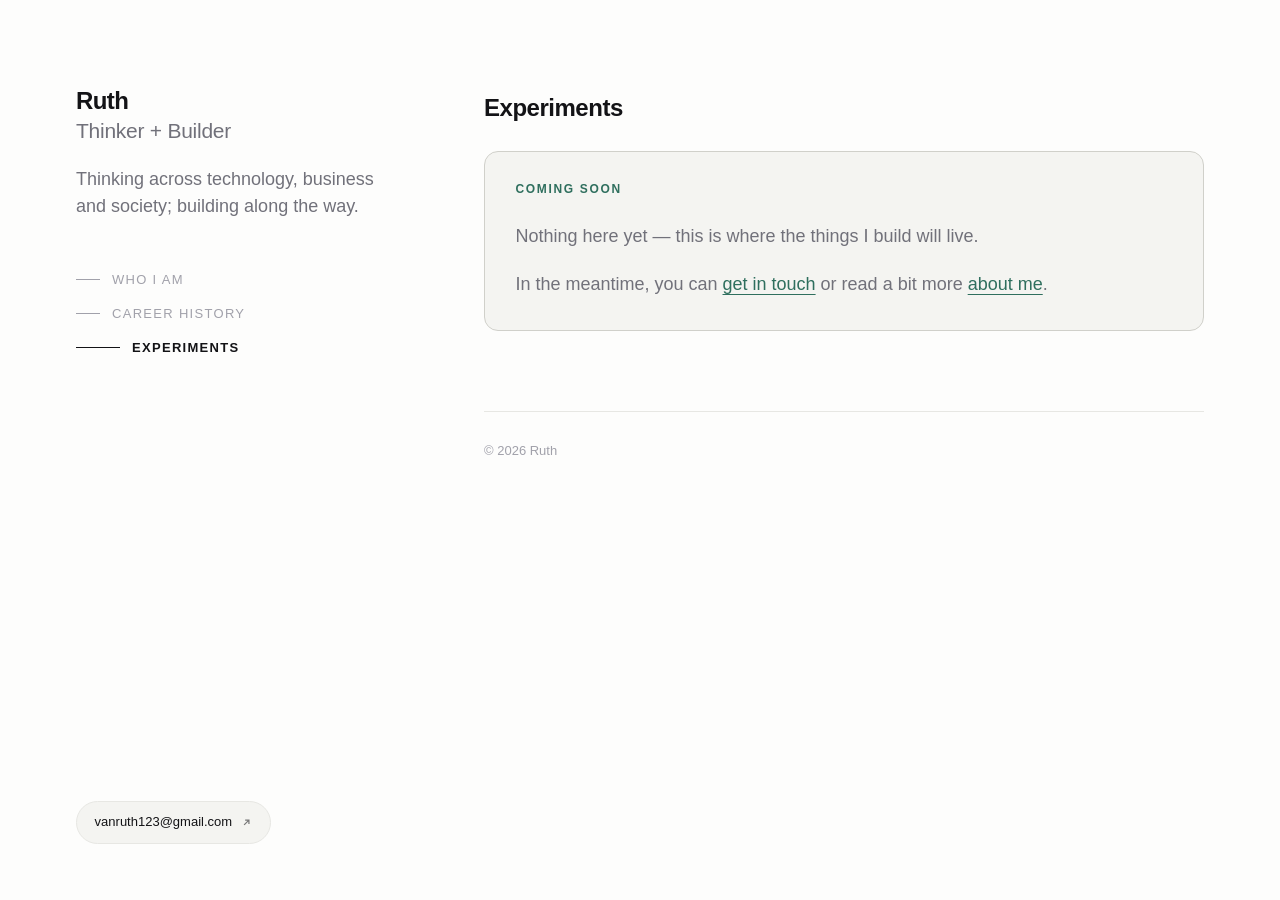
==== experiments.html @ 974fc310 "Cards with scroll focus; rework sidebar hierarchy and bio copy Name now leads the sidebar in bold wi" ====
<!DOCTYPE html>
<html lang="en">
<head>
<meta charset="utf-8">
<meta name="viewport" content="width=device-width, initial-scale=1">

<title>Experiments — Ruth</title>
<meta name="description" content="Small digital products and side projects built by Ruth.">

<!-- This page has no content yet. Letting Google index an empty page drags
     down how it judges the rest of the site, so it's held back deliberately.
     WHEN YOU ADD YOUR FIRST EXPERIMENT: delete the robots line below, and add
     this page's <url> block back into sitemap.xml (see README). -->
<meta name="robots" content="noindex, follow">

<link rel="canonical" href="https://YOURNAME.netlify.app/experiments">

<meta property="og:type" content="website">
<meta property="og:title" content="Experiments — Ruth">
<meta property="og:description" content="Small digital products and side projects built by Ruth.">
<meta property="og:url" content="https://YOURNAME.netlify.app/experiments">
<meta property="og:image" content="https://YOURNAME.netlify.app/img/og-image.jpg">
<meta property="og:image:alt" content="Ruth — Thinker + Builder">
<meta property="og:site_name" content="Ruth">
<meta name="twitter:card" content="summary_large_image">

<link rel="icon" href="/img/favicon.svg" type="image/svg+xml">
<link rel="stylesheet" href="/css/style.css">
</head>

<body>
<a class="skip-link" href="#main">Skip to content</a>

<div class="layout">

  <header class="sidebar">
    <div>
      <p>
        <a href="/" style="text-decoration:none">
          <span class="sidebar__name">Ruth</span>
        </a>
        <span class="sidebar__tagline">Thinker&nbsp;+ Builder</span>
      </p>

      <p class="sidebar__bio">
        Thinking across technology, business and society; building along the way.
      </p>

      <nav class="sidebar__nav" aria-label="Sections">
        <a href="/#who-i-am">Who I am</a>
        <a href="/#career">Career history</a>
        <a href="/experiments" class="is-active" aria-current="page">Experiments</a>
      </nav>
    </div>

    <div class="sidebar__contact">
      <a class="email-link" href="mailto:vanruth123@gmail.com">
        vanruth123@gmail.com
        <svg viewBox="0 0 16 16" fill="none" stroke="currentColor"
             stroke-width="1.75" aria-hidden="true">
          <path d="M4.5 11.5L11.5 4.5M6 4.5h5.5V10"/>
        </svg>
      </a>
    </div>
  </header>

  <main class="content" id="main">

    <h1 class="page-title">Experiments</h1>

    <section class="section is-current" aria-labelledby="soon-label">
      <h2 class="section__label" id="soon-label">Coming soon</h2>
      <div class="section__body">
        <p>
          Nothing here yet — this is where the things I build will live.
        </p>
        <p>
          In the meantime, you can
          <a class="text-link" href="mailto:vanruth123@gmail.com">get in touch</a>
          or read a bit more <a class="text-link" href="/">about me</a>.
        </p>
      </div>
    </section>

    <!-- TEMPLATE — copy this <li> for each experiment, drop it into a
         <ul class="experiment-list">, then delete the "Coming soon" section
         above and the noindex line in <head>.

    <section class="section" aria-labelledby="all-label">
      <h2 class="section__label" id="all-label">All experiments</h2>
      <ul class="experiment-list">
        <li>
          <h3 class="experiment__title"><a href="https://example.com">Name</a></h3>
          <p class="experiment__meta">Role · Year</p>
          <div class="section__body">
            <p>What it is, in a sentence anyone could follow.</p>
            <p>The interesting part — what was hard, or what you learned.</p>
          </div>
          <ul class="tags">
            <li>Tech one</li>
            <li>Tech two</li>
          </ul>
        </li>
      </ul>
    </section>

    -->

    <footer class="content__footer">
      <p>© 2026 Ruth</p>
    </footer>

  </main>
</div>

</body>
</html>
---- css/style.css ----
/* ==========================================================================
   Design tokens
   Defined once in light mode, then overridden as a set for dark. Nothing
   below this block hard-codes a colour.
   ========================================================================== */

:root {
  --bg:           #fdfdfc;
  --bg-elevated:  #f4f4f1;
  --text:         #131316;
  --text-muted:   #71717a;
  --text-faint:   #a1a1aa;
  --accent:       #2f6f5e;
  --accent-hover: #1f5245;
  --border:       #e7e7e3;
  --border-hover: #d0d0ca;

  --font-sans: -apple-system, BlinkMacSystemFont, "Segoe UI", Roboto,
               "Helvetica Neue", Arial, sans-serif;

  --step--2: 0.75rem;
  --step--1: 0.8125rem;
  --step-0:  1rem;
  --step-1:  1.125rem;
  --step-2:  1.5rem;
  --step-3:  2.5rem;

  --sidebar: 20rem;
  --gutter:  1.75rem;
}

@media (prefers-color-scheme: dark) {
  :root {
    --bg:           #0e0e10;
    --bg-elevated:  #18181b;
    --text:         #f2f2f0;
    --text-muted:   #9b9ba3;
    --text-faint:   #6a6a73;
    --accent:       #6fc9a8;
    --accent-hover: #96dcc2;
    --border:       #26262a;
    --border-hover: #3a3a40;
  }
}

/* ==========================================================================
   Reset & base
   ========================================================================== */

*, *::before, *::after { box-sizing: border-box; }
body, h1, h2, h3, p, ul, ol, figure { margin: 0; }

html {
  -webkit-text-size-adjust: 100%;
  scroll-behavior: smooth;
}

@media (prefers-reduced-motion: reduce) {
  html { scroll-behavior: auto; }
  *, *::before, *::after {
    transition-duration: 0.01ms !important;
    animation-duration: 0.01ms !important;
  }
}

body {
  background: var(--bg);
  color: var(--text);
  font-family: var(--font-sans);
  font-size: var(--step-0);
  line-height: 1.7;
  -webkit-font-smoothing: antialiased;
  text-rendering: optimizeLegibility;
}

img { max-width: 100%; display: block; height: auto; }

a { color: inherit; }

a:focus-visible {
  outline: 2px solid var(--accent);
  outline-offset: 3px;
  border-radius: 3px;
}

p { text-wrap: pretty; }
p + p { margin-top: 1.1rem; }

.skip-link {
  position: absolute;
  left: -9999px;
  top: 0;
  z-index: 20;
  background: var(--accent);
  color: var(--bg);
  padding: 0.7rem 1.1rem;
  text-decoration: none;
}

.skip-link:focus { left: 0; }

/* ==========================================================================
   Two-column shell
   Sidebar is a full-height sticky panel on desktop and a normal stacked block
   on mobile, where sticky would eat most of a small screen.
   ========================================================================== */

.layout {
  max-width: 74rem;
  margin-inline: auto;
  padding-inline: var(--gutter);
}

@media (min-width: 62rem) {
  .layout {
    display: grid;
    grid-template-columns: var(--sidebar) 1fr;
    gap: 5.5rem;
    align-items: start;
  }
}

/* ==========================================================================
   Sidebar
   ========================================================================== */

.sidebar {
  padding-block: 3.5rem 2rem;
}

@media (min-width: 62rem) {
  .sidebar {
    position: sticky;
    top: 0;
    height: 100vh;
    display: flex;
    flex-direction: column;
    justify-content: space-between;
    padding-block: 5.5rem 3.5rem;
  }
}

/* The name leads; the tagline sits just under it at a close size, in grey, so
   the two read as one block with a clear order of importance. */
.sidebar__name {
  display: block;
  font-size: var(--step-2);
  font-weight: 720;
  letter-spacing: -0.025em;
  line-height: 1.1;
  color: var(--text);
}

.sidebar__tagline {
  display: block;
  margin-top: 0.25rem;
  font-size: 1.3125rem;
  font-weight: 400;
  letter-spacing: -0.012em;
  line-height: 1.2;
  color: var(--text-muted);
}

.sidebar__bio {
  margin-top: 1.4rem;
  color: var(--text-muted);
  font-size: var(--step-1);
  line-height: 1.5;
  max-width: 26rem;
}

/* --- in-page nav --- */

.sidebar__nav {
  margin-top: 2.75rem;
  display: flex;
  flex-direction: column;
  gap: 0.15rem;
}

.sidebar__nav a {
  display: inline-flex;
  align-items: center;
  gap: 0.75rem;
  padding-block: 0.3rem;
  font-size: var(--step--1);
  letter-spacing: 0.1em;
  text-transform: uppercase;
  text-decoration: none;
  color: var(--text-faint);
  transition: color 0.18s ease;
  width: fit-content;
}

/* The rule grows on hover and on the active section — a small, cheap way to
   show where you are without a heavier indicator. */
.sidebar__nav a::before {
  content: "";
  width: 1.5rem;
  height: 1px;
  background: currentColor;
  transition: width 0.22s ease, background-color 0.18s ease;
}

.sidebar__nav a:hover { color: var(--text); }
.sidebar__nav a:hover::before { width: 2.75rem; }

.sidebar__nav a.is-active {
  color: var(--text);
  font-weight: 550;
}

.sidebar__nav a.is-active::before { width: 2.75rem; }

/* --- email --- */

.sidebar__contact { margin-top: 2.75rem; }

@media (min-width: 62rem) {
  .sidebar__contact { margin-top: 0; }
}

.email-link {
  display: inline-flex;
  align-items: center;
  gap: 0.55rem;
  padding: 0.6rem 1.1rem;
  border: 1px solid var(--border);
  border-radius: 999px;
  background: var(--bg-elevated);
  color: var(--text);
  font-size: var(--step--1);
  text-decoration: none;
  transition: border-color 0.18s ease, color 0.18s ease;
}

.email-link:hover {
  border-color: var(--accent);
  color: var(--accent);
}

.email-link svg {
  width: 0.85em;
  height: 0.85em;
  opacity: 0.55;
  transition: transform 0.2s ease;
}

.email-link:hover svg { transform: translate(2px, -2px); }

/* ==========================================================================
   Content column
   ========================================================================== */

.content { padding-block: 1rem 4rem; }

@media (min-width: 62rem) {
  .content { padding-block: 5.5rem 8rem; }
}

/* Each section is a card. The one you're reading lifts slightly — a filled
   background and a firmer border — so the page has a sense of focus as you
   scroll. The `is-current` class is set by the scroll script; without JS every
   card simply renders in its resting state, which is still perfectly legible. */
.section {
  padding: 1.5rem 1.6rem 1.7rem;
  border: 1px solid var(--border);
  border-radius: 14px;
  background: transparent;
  scroll-margin-top: 1.5rem;
  transition: background-color 0.3s ease, border-color 0.3s ease;
}

.section + .section { margin-top: 1.1rem; }

.section.is-current {
  background: var(--bg-elevated);
  border-color: var(--border-hover);
}

/* Cards you aren't reading go soft, so the page pulls you down through it.
   Scoped to `.js` — set by a script in the <head> — so that without
   JavaScript nothing is ever blurred and the page stays fully readable. */
.js .section {
  filter: blur(3px);
  opacity: 0.45;
  transition: filter 0.35s ease, opacity 0.35s ease,
              background-color 0.3s ease, border-color 0.3s ease;
}

.js .section.is-current {
  filter: none;
  opacity: 1;
}

/* Blur hides content, so anyone who has asked for reduced motion — often for
   exactly this kind of effect — gets the plain version. */
@media (prefers-reduced-motion: reduce) {
  .js .section { filter: none; opacity: 1; }
}

.section__label {
  font-size: var(--step--2);
  font-weight: 550;
  letter-spacing: 0.14em;
  text-transform: uppercase;
  color: var(--text-faint);
  margin-bottom: 1.3rem;
  transition: color 0.3s ease;
}

.section.is-current .section__label { color: var(--accent); }

.page-title {
  font-size: var(--step-2);
  font-weight: 700;
  letter-spacing: -0.02em;
  margin-bottom: 1.4rem;
}

@media (min-width: 62rem) {
  .section { padding: 1.7rem 1.9rem 1.9rem; }
}

.section__body {
  font-size: var(--step-1);
  color: var(--text-muted);
  max-width: 38rem;
}

.section__body strong { color: var(--text); font-weight: 600; }

/* ==========================================================================
   Career rows — dot leaders
   Organisation left, year right, joined by a dotted rule that fills whatever
   space is left. The role sits underneath so long titles never disturb the
   leader alignment.
   ========================================================================== */

.cv { list-style: none; padding: 0; }

.cv > li {
  padding-block: 1.15rem;
  border-bottom: 1px solid var(--border);
  transition: border-color 0.18s ease;
}

.cv > li:first-child { padding-top: 0; }
.cv > li:hover { border-color: var(--border-hover); }

/* No trailing rule against the bottom edge of the card. */
.cv > li:last-child {
  border-bottom: none;
  padding-bottom: 0;
}

.cv__line {
  display: flex;
  align-items: baseline;
  gap: 0.7rem;
}

.cv__org {
  font-weight: 600;
  font-size: var(--step-1);
  flex-shrink: 0;
  letter-spacing: -0.01em;
}

.cv__dots {
  flex: 1 1 auto;
  min-width: 1.5rem;
  border-bottom: 1px dotted var(--border-hover);
  transform: translateY(-0.32em);
}

.cv__year {
  flex-shrink: 0;
  color: var(--text-faint);
  font-size: var(--step--1);
  font-variant-numeric: tabular-nums;
}

.cv__role {
  color: var(--text-muted);
  font-size: var(--step--1);
  margin-top: 0.2rem;
}

/* ==========================================================================
   Experiments
   ========================================================================== */

.experiment-list { list-style: none; padding: 0; }

.experiment-list > li {
  padding-block: 1.4rem;
  border-bottom: 1px solid var(--border);
}

.experiment-list > li:first-child { padding-top: 0; }

.experiment-list > li:last-child {
  border-bottom: none;
  padding-bottom: 0;
}

.experiment__title {
  font-size: var(--step-1);
  font-weight: 600;
  letter-spacing: -0.01em;
  margin-bottom: 0.2rem;
}

.experiment__title a { text-decoration: none; }
.experiment__title a:hover { color: var(--accent); }

.experiment__meta {
  font-size: var(--step--1);
  color: var(--text-faint);
  margin-bottom: 0.5rem;
}

.tags {
  display: flex;
  flex-wrap: wrap;
  gap: 0.4rem;
  padding: 0;
  margin-top: 0.8rem;
  list-style: none;
}

.tags li {
  font-size: var(--step--2);
  color: var(--text-muted);
  background: var(--bg-elevated);
  border: 1px solid var(--border);
  border-radius: 4px;
  padding: 0.15rem 0.55rem;
}

/* Inline text link, used inside prose. */
.text-link {
  color: var(--accent);
  text-decoration: underline;
  text-decoration-thickness: 1px;
  text-underline-offset: 0.2em;
}

.text-link:hover { color: var(--accent-hover); }

/* ==========================================================================
   Footer
   ========================================================================== */

.content__footer {
  margin-top: 5rem;
  padding-top: 1.75rem;
  border-top: 1px solid var(--border);
  font-size: var(--step--1);
  color: var(--text-faint);
}
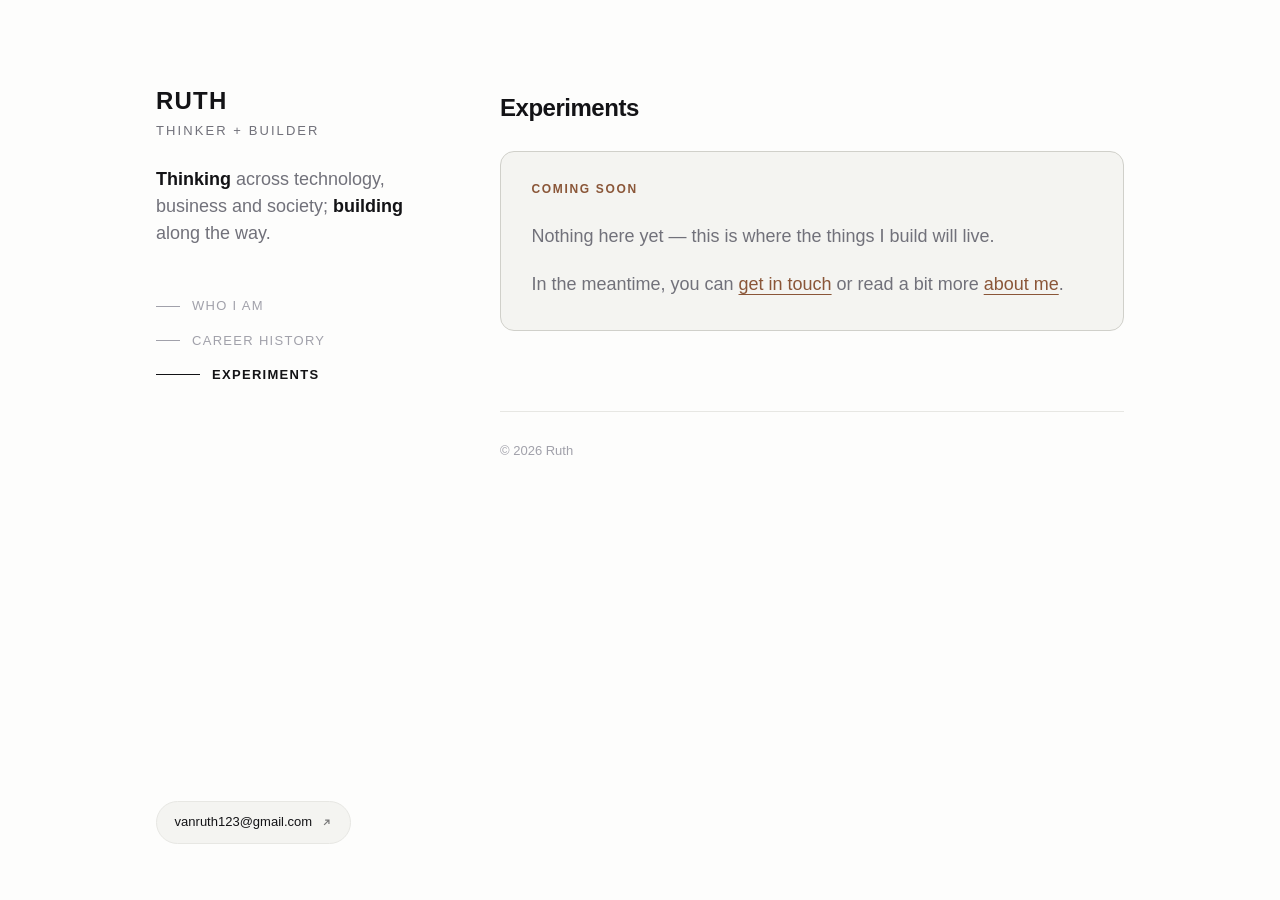
==== commit 2b9a39ca: "Brown accent, wordmark sidebar, and a clickable scroll arrow RUTH is set uppercase and tracked so it" ====
--- a/experiments.html
+++ b/experiments.html
@@ -43,7 +43,8 @@
       </p>
 
       <p class="sidebar__bio">
-        Thinking across technology, business and society; building along the way.
+        <span class="bio-key">Thinking</span> across technology, business and
+        society; <span class="bio-key">building</span> along the way.
       </p>
 
       <nav class="sidebar__nav" aria-label="Sections">
--- a/css/style.css
+++ b/css/style.css
@@ -10,8 +10,8 @@
   --text:         #131316;
   --text-muted:   #71717a;
   --text-faint:   #a1a1aa;
-  --accent:       #2f6f5e;
-  --accent-hover: #1f5245;
+  --accent:       #8a5638;
+  --accent-hover: #6d4229;
   --border:       #e7e7e3;
   --border-hover: #d0d0ca;
 
@@ -25,7 +25,7 @@
   --step-2:  1.5rem;
   --step-3:  2.5rem;
 
-  --sidebar: 20rem;
+  --sidebar: 17rem;
   --gutter:  1.75rem;
 }
 
@@ -36,8 +36,8 @@
     --text:         #f2f2f0;
     --text-muted:   #9b9ba3;
     --text-faint:   #6a6a73;
-    --accent:       #6fc9a8;
-    --accent-hover: #96dcc2;
+    --accent:       #cf9f7c;
+    --accent-hover: #e2b795;
     --border:       #26262a;
     --border-hover: #3a3a40;
   }
@@ -105,8 +105,10 @@
    on mobile, where sticky would eat most of a small screen.
    ========================================================================== */
 
+/* Narrower overall so the whole block sits centred on a wide screen rather
+   than hugging the left edge. */
 .layout {
-  max-width: 74rem;
+  max-width: 64rem;
   margin-inline: auto;
   padding-inline: var(--gutter);
 }
@@ -115,7 +117,7 @@
   .layout {
     display: grid;
     grid-template-columns: var(--sidebar) 1fr;
-    gap: 5.5rem;
+    gap: 4.5rem;
     align-items: start;
   }
 }
@@ -140,33 +142,43 @@
   }
 }
 
-/* The name leads; the tagline sits just under it at a close size, in grey, so
-   the two read as one block with a clear order of importance. */
+/* The name is set large, uppercase and tracked so it reads as a wordmark
+   rather than as the first line of the bio. */
 .sidebar__name {
   display: block;
   font-size: var(--step-2);
-  font-weight: 720;
-  letter-spacing: -0.025em;
+  font-weight: 750;
+  text-transform: uppercase;
+  letter-spacing: 0.05em;
   line-height: 1.1;
   color: var(--text);
 }
 
+/* Small, widely tracked and quiet — the shape a tagline takes. */
 .sidebar__tagline {
   display: block;
-  margin-top: 0.25rem;
-  font-size: 1.3125rem;
-  font-weight: 400;
-  letter-spacing: -0.012em;
-  line-height: 1.2;
+  margin-top: 0.55rem;
+  font-size: var(--step--1);
+  font-weight: 500;
+  text-transform: uppercase;
+  letter-spacing: 0.16em;
+  line-height: 1.3;
   color: var(--text-muted);
 }
 
 .sidebar__bio {
-  margin-top: 1.4rem;
+  margin-top: 1.6rem;
   color: var(--text-muted);
   font-size: var(--step-1);
   line-height: 1.5;
   max-width: 26rem;
+}
+
+/* "Thinking" and "building" — the two verbs the whole site is about — sit
+   darker and heavier than the words around them. */
+.bio-key {
+  color: var(--text);
+  font-weight: 600;
 }
 
 /* --- in-page nav --- */
@@ -318,6 +330,47 @@
   margin-bottom: 1.4rem;
 }
 
+/* ==========================================================================
+   Scroll-through arrow
+   Sticks to the bottom of the viewport while the cards are in view. It is a
+   real anchor, so without JavaScript it still jumps to the next section; the
+   script just keeps its target in step with where you are.
+   ========================================================================== */
+
+.scroll-next {
+  position: sticky;
+  bottom: 1.5rem;
+  z-index: 5;
+  display: flex;
+  align-items: center;
+  justify-content: center;
+  width: 2.75rem;
+  height: 2.75rem;
+  margin: 1.5rem auto 0;
+  border: 1px solid var(--border);
+  border-radius: 50%;
+  background: var(--bg-elevated);
+  color: var(--text-muted);
+  text-decoration: none;
+  transition: color 0.2s ease, border-color 0.2s ease, transform 0.2s ease;
+}
+
+.scroll-next:hover {
+  color: var(--accent);
+  border-color: var(--accent);
+  transform: translateY(2px);
+}
+
+.scroll-next svg {
+  width: 1.05rem;
+  height: 1.05rem;
+  transition: transform 0.35s ease;
+}
+
+/* On the last card the arrow flips and sends you back to the top. */
+.scroll-next.is-up svg { transform: rotate(180deg); }
+.scroll-next.is-up:hover { transform: translateY(-2px); }
+
 @media (min-width: 62rem) {
   .section { padding: 1.7rem 1.9rem 1.9rem; }
 }
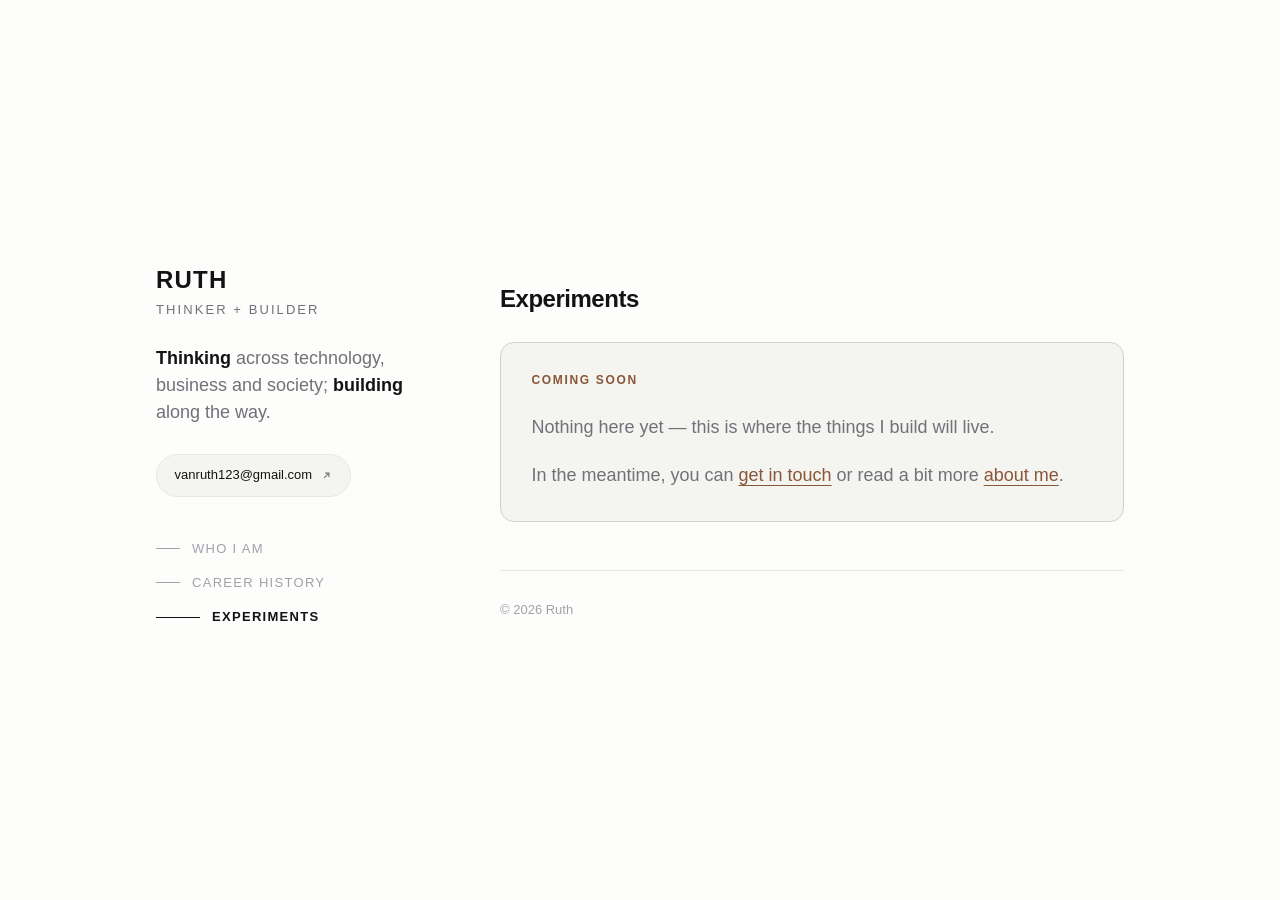
==== commit f3bc3fda: "Centre the columns vertically, anchor the arrow, move email above nav Sidebar and content columns ce" ====
--- a/experiments.html
+++ b/experiments.html
@@ -47,21 +47,21 @@
         society; <span class="bio-key">building</span> along the way.
       </p>
 
+      <div class="sidebar__contact">
+        <a class="email-link" href="mailto:vanruth123@gmail.com">
+          vanruth123@gmail.com
+          <svg viewBox="0 0 16 16" fill="none" stroke="currentColor"
+               stroke-width="1.75" aria-hidden="true">
+            <path d="M4.5 11.5L11.5 4.5M6 4.5h5.5V10"/>
+          </svg>
+        </a>
+      </div>
+
       <nav class="sidebar__nav" aria-label="Sections">
         <a href="/#who-i-am">Who I am</a>
         <a href="/#career">Career history</a>
         <a href="/experiments" class="is-active" aria-current="page">Experiments</a>
       </nav>
-    </div>
-
-    <div class="sidebar__contact">
-      <a class="email-link" href="mailto:vanruth123@gmail.com">
-        vanruth123@gmail.com
-        <svg viewBox="0 0 16 16" fill="none" stroke="currentColor"
-             stroke-width="1.75" aria-hidden="true">
-          <path d="M4.5 11.5L11.5 4.5M6 4.5h5.5V10"/>
-        </svg>
-      </a>
     </div>
   </header>
 
--- a/css/style.css
+++ b/css/style.css
@@ -130,6 +130,10 @@
   padding-block: 3.5rem 2rem;
 }
 
+/* The sidebar block sits vertically centred in the viewport. `safe center`
+   falls back to top-aligned if the block ever grows taller than the screen,
+   which plain `center` would push off the top edge with no way to scroll to
+   it. Browsers without `safe` drop the declaration and top-align too. */
 @media (min-width: 62rem) {
   .sidebar {
     position: sticky;
@@ -137,8 +141,8 @@
     height: 100vh;
     display: flex;
     flex-direction: column;
-    justify-content: space-between;
-    padding-block: 5.5rem 3.5rem;
+    justify-content: safe center;
+    padding-block: 3rem;
   }
 }
 
@@ -184,7 +188,7 @@
 /* --- in-page nav --- */
 
 .sidebar__nav {
-  margin-top: 2.75rem;
+  margin-top: 2.25rem;
   display: flex;
   flex-direction: column;
   gap: 0.15rem;
@@ -226,11 +230,7 @@
 
 /* --- email --- */
 
-.sidebar__contact { margin-top: 2.75rem; }
-
-@media (min-width: 62rem) {
-  .sidebar__contact { margin-top: 0; }
-}
+.sidebar__contact { margin-top: 1.75rem; }
 
 .email-link {
   display: inline-flex;
@@ -267,7 +267,13 @@
 .content { padding-block: 1rem 4rem; }
 
 @media (min-width: 62rem) {
-  .content { padding-block: 5.5rem 8rem; }
+  .content {
+    min-height: 100vh;
+    display: flex;
+    flex-direction: column;
+    justify-content: safe center;
+    padding-block: 3rem;
+  }
 }
 
 /* Each section is a card. The one you're reading lifts slightly — a filled
@@ -285,6 +291,10 @@
 
 .section + .section { margin-top: 1.1rem; }
 
+/* The content column is a centred flex column, so cards must keep their
+   natural height rather than shrinking to fit. */
+.section, .content__footer { flex: none; }
+
 .section.is-current {
   background: var(--bg-elevated);
   border-color: var(--border-hover);
@@ -338,15 +348,13 @@
    ========================================================================== */
 
 .scroll-next {
-  position: sticky;
-  bottom: 1.5rem;
-  z-index: 5;
   display: flex;
   align-items: center;
   justify-content: center;
+  flex: none;
   width: 2.75rem;
   height: 2.75rem;
-  margin: 1.5rem auto 0;
+  margin: 2rem auto 0;
   border: 1px solid var(--border);
   border-radius: 50%;
   background: var(--bg-elevated);
@@ -507,7 +515,7 @@
    ========================================================================== */
 
 .content__footer {
-  margin-top: 5rem;
+  margin-top: 3rem;
   padding-top: 1.75rem;
   border-top: 1px solid var(--border);
   font-size: var(--step--1);
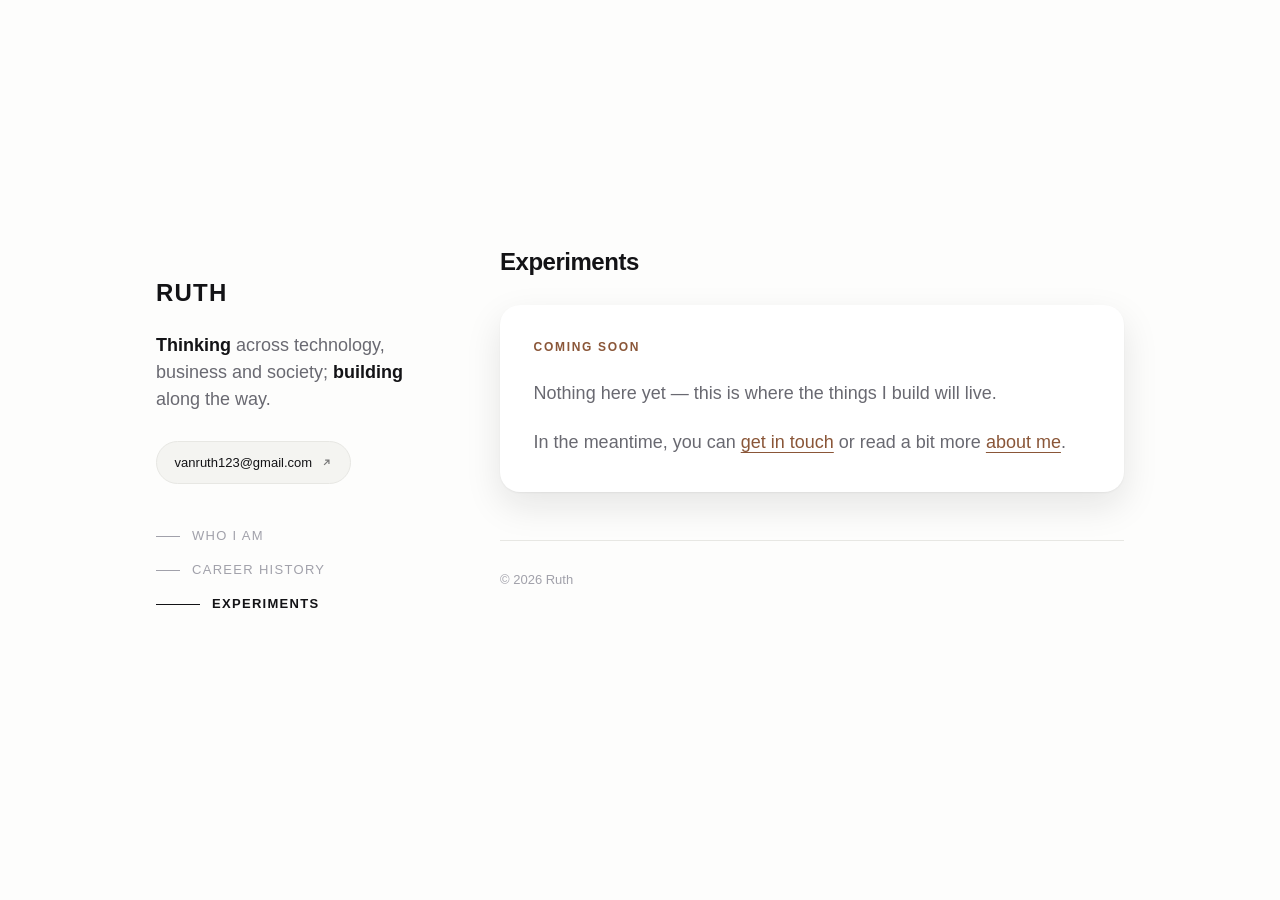
==== commit 0cd6510f: "Paired arrows, centred cards, stronger card contrast; drop the tagline An up arrow sits above the ca" ====
--- a/experiments.html
+++ b/experiments.html
@@ -20,7 +20,7 @@
 <meta property="og:description" content="Small digital products and side projects built by Ruth.">
 <meta property="og:url" content="https://YOURNAME.netlify.app/experiments">
 <meta property="og:image" content="https://YOURNAME.netlify.app/img/og-image.jpg">
-<meta property="og:image:alt" content="Ruth — Thinker + Builder">
+<meta property="og:image:alt" content="Ruth">
 <meta property="og:site_name" content="Ruth">
 <meta name="twitter:card" content="summary_large_image">
 
@@ -39,7 +39,6 @@
         <a href="/" style="text-decoration:none">
           <span class="sidebar__name">Ruth</span>
         </a>
-        <span class="sidebar__tagline">Thinker&nbsp;+ Builder</span>
       </p>
 
       <p class="sidebar__bio">
--- a/css/style.css
+++ b/css/style.css
@@ -8,12 +8,21 @@
   --bg:           #fdfdfc;
   --bg-elevated:  #f4f4f1;
   --text:         #131316;
-  --text-muted:   #71717a;
+  /* Dark enough to clear AA against the resting cards, which render sharp
+     whenever the blur is off (no JS, reduced motion, or an unscrollable page). */
+  --text-muted:   #696971;
   --text-faint:   #a1a1aa;
   --accent:       #8a5638;
   --accent-hover: #6d4229;
   --border:       #e7e7e3;
   --border-hover: #d0d0ca;
+
+  /* Cards are defined by a soft fill rather than an outline. The card you're
+     reading lifts on a shadow instead of a heavier border. */
+  --card:         #efefea;
+  --card-current: #ffffff;
+  --card-shadow:  0 1px 2px rgba(18, 18, 20, 0.05),
+                  0 14px 36px rgba(18, 18, 20, 0.10);
 
   --font-sans: -apple-system, BlinkMacSystemFont, "Segoe UI", Roboto,
                "Helvetica Neue", Arial, sans-serif;
@@ -40,6 +49,12 @@
     --accent-hover: #e2b795;
     --border:       #26262a;
     --border-hover: #3a3a40;
+
+    /* Shadows don't read on a dark ground, so the current card lifts by
+       getting lighter instead. */
+    --card:         #141417;
+    --card-current: #26262d;
+    --card-shadow:  0 0 0 1px rgba(255, 255, 255, 0.06);
   }
 }
 
@@ -158,18 +173,6 @@
   color: var(--text);
 }
 
-/* Small, widely tracked and quiet — the shape a tagline takes. */
-.sidebar__tagline {
-  display: block;
-  margin-top: 0.55rem;
-  font-size: var(--step--1);
-  font-weight: 500;
-  text-transform: uppercase;
-  letter-spacing: 0.16em;
-  line-height: 1.3;
-  color: var(--text-muted);
-}
-
 .sidebar__bio {
   margin-top: 1.6rem;
   color: var(--text-muted);
@@ -266,14 +269,27 @@
 
 .content { padding-block: 1rem 4rem; }
 
+/* The first card sits centred in the viewport at rest. The top padding is half
+   a viewport minus half the card, so the card's own middle lands on the screen's
+   middle. `--first-card-half` is measured by the script and kept in step on
+   resize; the fallback covers the moment before it runs and the no-JS case, and
+   `max()` stops the padding collapsing on short screens. */
+/* Every card comes to rest in the middle of the screen, level with the sidebar
+   block on the left. The padding above and below the stack is what makes that
+   possible for the first and last cards, which otherwise couldn't reach the
+   centre. Both offsets are measured by the script — they account for whatever
+   sits between the edge of the column and the card, such as the arrows — with
+   fallbacks for the moment before it runs and for the no-JS case. */
 @media (min-width: 62rem) {
   .content {
-    min-height: 100vh;
-    display: flex;
-    flex-direction: column;
-    justify-content: safe center;
-    padding-block: 3rem;
+    padding-block: max(3rem, calc(50vh - var(--first-card-offset, 13rem)))
+                   max(6rem, calc(50vh - var(--last-card-offset, 13rem)));
   }
+
+  /* Snap is `proximity`, not `mandatory`: cards settle into the centre when a
+     scroll ends near one, without seizing control of the scroll itself. */
+  html { scroll-snap-type: y proximity; }
+  .section { scroll-snap-align: center; }
 }
 
 /* Each section is a card. The one you're reading lifts slightly — a filled
@@ -281,23 +297,20 @@
    scroll. The `is-current` class is set by the scroll script; without JS every
    card simply renders in its resting state, which is still perfectly legible. */
 .section {
-  padding: 1.5rem 1.6rem 1.7rem;
-  border: 1px solid var(--border);
-  border-radius: 14px;
-  background: transparent;
+  padding: 1.75rem 1.8rem 1.9rem;
+  border: none;
+  border-radius: 20px;
+  background: var(--card);
   scroll-margin-top: 1.5rem;
-  transition: background-color 0.3s ease, border-color 0.3s ease;
-}
-
-.section + .section { margin-top: 1.1rem; }
-
-/* The content column is a centred flex column, so cards must keep their
-   natural height rather than shrinking to fit. */
-.section, .content__footer { flex: none; }
+  transition: background-color 0.3s ease, box-shadow 0.3s ease;
+}
+
+.section + .section { margin-top: 1.25rem; }
+
 
 .section.is-current {
-  background: var(--bg-elevated);
-  border-color: var(--border-hover);
+  background: var(--card-current);
+  box-shadow: var(--card-shadow);
 }
 
 /* Cards you aren't reading go soft, so the page pulls you down through it.
@@ -347,40 +360,45 @@
    script just keeps its target in step with where you are.
    ========================================================================== */
 
-.scroll-next {
+.scroll-step {
   display: flex;
   align-items: center;
   justify-content: center;
-  flex: none;
   width: 2.75rem;
   height: 2.75rem;
-  margin: 2rem auto 0;
-  border: 1px solid var(--border);
+  border: none;
   border-radius: 50%;
-  background: var(--bg-elevated);
+  background: var(--card);
   color: var(--text-muted);
   text-decoration: none;
-  transition: color 0.2s ease, border-color 0.2s ease, transform 0.2s ease;
-}
-
-.scroll-next:hover {
+  transition: color 0.2s ease, background-color 0.2s ease, transform 0.2s ease;
+}
+
+.scroll-prev { margin: 0 auto 1.25rem; }
+.scroll-next { margin: 1.25rem auto 0; }
+
+.scroll-step:hover {
   color: var(--accent);
-  border-color: var(--accent);
-  transform: translateY(2px);
-}
-
-.scroll-next svg {
+  background: var(--card-current);
+}
+
+.scroll-prev:hover { transform: translateY(-2px); }
+.scroll-next:hover { transform: translateY(2px); }
+
+.scroll-step svg {
   width: 1.05rem;
   height: 1.05rem;
-  transition: transform 0.35s ease;
-}
-
-/* On the last card the arrow flips and sends you back to the top. */
-.scroll-next.is-up svg { transform: rotate(180deg); }
-.scroll-next.is-up:hover { transform: translateY(-2px); }
+}
+
+/* Kept in the layout rather than removed, so the cards don't jump when an
+   arrow runs out of somewhere to go. */
+.scroll-step.is-hidden {
+  visibility: hidden;
+  pointer-events: none;
+}
 
 @media (min-width: 62rem) {
-  .section { padding: 1.7rem 1.9rem 1.9rem; }
+  .section { padding: 2rem 2.1rem 2.15rem; }
 }
 
 .section__body {
@@ -491,13 +509,15 @@
   list-style: none;
 }
 
+/* Sits on a filled card, so the page background is what reads as a chip here —
+   var(--bg-elevated) would be the same colour as the card behind it. */
 .tags li {
   font-size: var(--step--2);
   color: var(--text-muted);
-  background: var(--bg-elevated);
-  border: 1px solid var(--border);
-  border-radius: 4px;
-  padding: 0.15rem 0.55rem;
+  background: var(--bg);
+  border: none;
+  border-radius: 6px;
+  padding: 0.2rem 0.6rem;
 }
 
 /* Inline text link, used inside prose. */
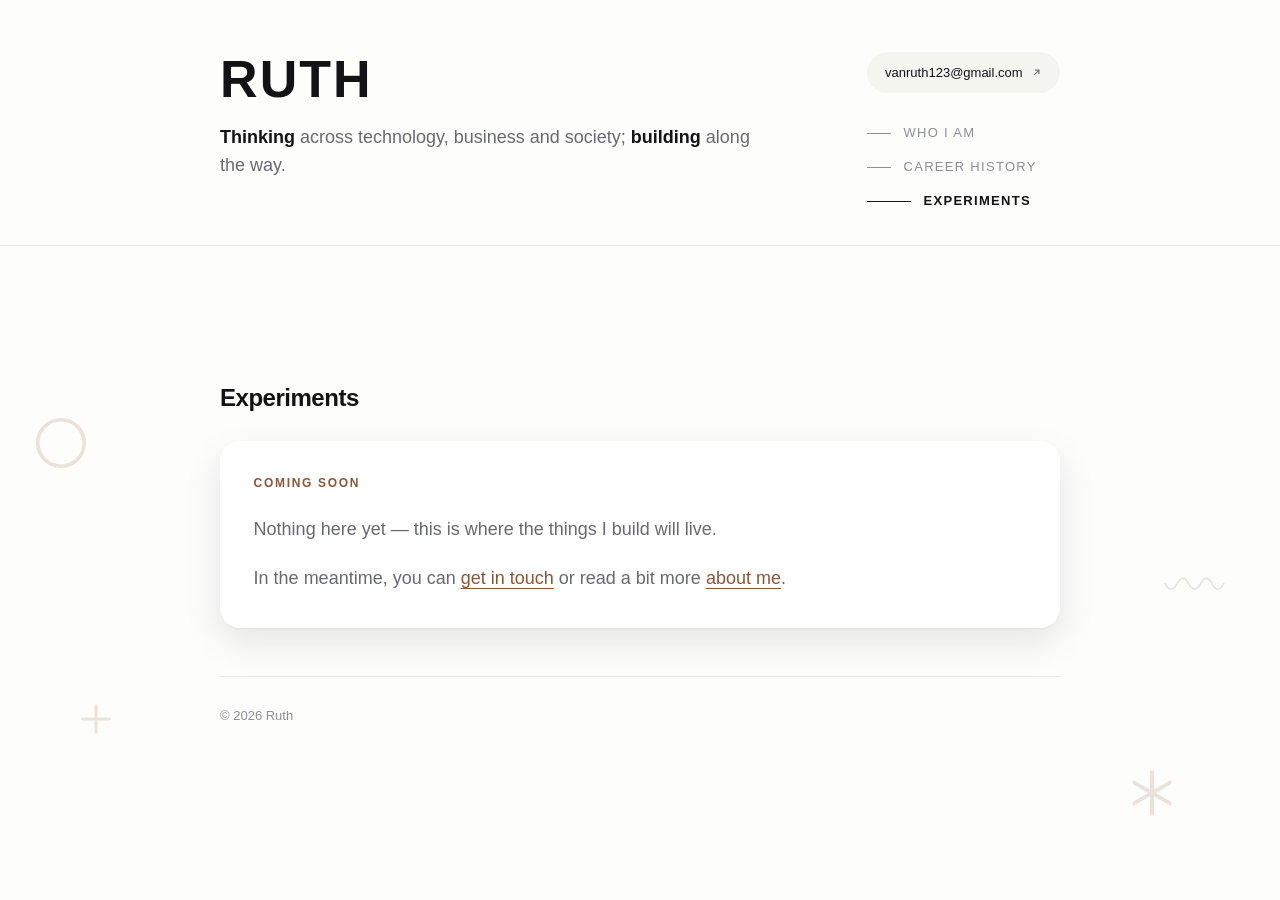
==== commit 09adf572: "Two-column pinned masthead; only the cards move Name and bio on one side, contact and section nav on" ====
--- a/experiments.html
+++ b/experiments.html
@@ -31,87 +31,116 @@
 <body>
 <a class="skip-link" href="#main">Skip to content</a>
 
-<div class="layout">
+<!-- Ornament only — hidden from assistive tech and inert to the pointer. -->
+<div class="decor" aria-hidden="true">
+  <svg class="decor__a" viewBox="0 0 120 24" fill="none" stroke="currentColor"
+       stroke-width="2.5" stroke-linecap="round">
+    <path d="M2 12c6-11 12-11 18 0s12 11 18 0 12-11 18 0 12 11 18 0 12-11 18 0"/>
+  </svg>
 
-  <header class="sidebar">
-    <div>
-      <p>
-        <a href="/" style="text-decoration:none">
-          <span class="sidebar__name">Ruth</span>
-        </a>
-      </p>
+  <svg class="decor__b" viewBox="0 0 40 40" fill="none" stroke="currentColor"
+       stroke-width="3" stroke-linecap="round">
+    <path d="M20 4v32M6.2 12l27.6 16M33.8 12L6.2 28"/>
+  </svg>
 
-      <p class="sidebar__bio">
+  <svg class="decor__c" viewBox="0 0 40 40" fill="none" stroke="currentColor"
+       stroke-width="2.5">
+    <circle cx="20" cy="20" r="16"/>
+  </svg>
+
+  <svg class="decor__d" viewBox="0 0 120 24" fill="none" stroke="currentColor"
+       stroke-width="2.5" stroke-linecap="round">
+    <path d="M2 12c6 11 12 11 18 0s12-11 18 0 12 11 18 0 12-11 18 0 12 11 18 0"/>
+  </svg>
+
+  <svg class="decor__e" viewBox="0 0 40 40" fill="none" stroke="currentColor"
+       stroke-width="3" stroke-linecap="round">
+    <path d="M20 6v28M6 20h28"/>
+  </svg>
+
+  <svg class="decor__f" viewBox="0 0 40 40" fill="none" stroke="currentColor"
+       stroke-width="3" stroke-linecap="round">
+    <path d="M20 4v32M6.2 12l27.6 16M33.8 12L6.2 28"/>
+  </svg>
+</div>
+
+<header class="masthead">
+  <div class="masthead__inner wrap">
+    <div class="masthead__lead">
+      <h1 class="masthead__name">
+        <a href="/" style="text-decoration:none">Ruth</a>
+      </h1>
+      <p class="masthead__bio">
         <span class="bio-key">Thinking</span> across technology, business and
         society; <span class="bio-key">building</span> along the way.
       </p>
+    </div>
 
-      <div class="sidebar__contact">
-        <a class="email-link" href="mailto:vanruth123@gmail.com">
-          vanruth123@gmail.com
-          <svg viewBox="0 0 16 16" fill="none" stroke="currentColor"
-               stroke-width="1.75" aria-hidden="true">
-            <path d="M4.5 11.5L11.5 4.5M6 4.5h5.5V10"/>
-          </svg>
-        </a>
-      </div>
+    <div class="masthead__aside">
+      <a class="email-link" href="mailto:vanruth123@gmail.com">
+        vanruth123@gmail.com
+        <svg viewBox="0 0 16 16" fill="none" stroke="currentColor"
+             stroke-width="1.75" aria-hidden="true">
+          <path d="M4.5 11.5L11.5 4.5M6 4.5h5.5V10"/>
+        </svg>
+      </a>
 
-      <nav class="sidebar__nav" aria-label="Sections">
+      <nav class="masthead__nav" aria-label="Sections">
         <a href="/#who-i-am">Who I am</a>
         <a href="/#career">Career history</a>
-        <a href="/experiments" class="is-active" aria-current="page">Experiments</a>
+        <a href="/experiments" aria-current="page">Experiments</a>
       </nav>
     </div>
-  </header>
+  </div>
+</header>
 
-  <main class="content" id="main">
+<main class="content wrap" id="main">
 
-    <h1 class="page-title">Experiments</h1>
+  <p class="page-title">Experiments</p>
 
-    <section class="section is-current" aria-labelledby="soon-label">
-      <h2 class="section__label" id="soon-label">Coming soon</h2>
-      <div class="section__body">
-        <p>
-          Nothing here yet — this is where the things I build will live.
-        </p>
-        <p>
-          In the meantime, you can
-          <a class="text-link" href="mailto:vanruth123@gmail.com">get in touch</a>
-          or read a bit more <a class="text-link" href="/">about me</a>.
-        </p>
-      </div>
-    </section>
+  <section class="section is-current" aria-labelledby="soon-label">
+    <h2 class="section__label" id="soon-label">Coming soon</h2>
+    <div class="section__body">
+      <p>
+        Nothing here yet — this is where the things I build will live.
+      </p>
+      <p>
+        In the meantime, you can
+        <a class="text-link" href="mailto:vanruth123@gmail.com">get in touch</a>
+        or read a bit more <a class="text-link" href="/">about me</a>.
+      </p>
+    </div>
+  </section>
 
-    <!-- TEMPLATE — copy this <li> for each experiment, drop it into a
-         <ul class="experiment-list">, then delete the "Coming soon" section
-         above and the noindex line in <head>.
+  <!-- TEMPLATE — copy this <li> for each experiment, drop it into a
+       <ul class="experiment-list">, then delete the "Coming soon" section
+       above and the noindex line in <head>.
 
-    <section class="section" aria-labelledby="all-label">
-      <h2 class="section__label" id="all-label">All experiments</h2>
-      <ul class="experiment-list">
-        <li>
-          <h3 class="experiment__title"><a href="https://example.com">Name</a></h3>
-          <p class="experiment__meta">Role · Year</p>
-          <div class="section__body">
-            <p>What it is, in a sentence anyone could follow.</p>
-            <p>The interesting part — what was hard, or what you learned.</p>
-          </div>
-          <ul class="tags">
-            <li>Tech one</li>
-            <li>Tech two</li>
-          </ul>
-        </li>
-      </ul>
-    </section>
+  <section class="section is-current" aria-labelledby="all-label">
+    <h2 class="section__label" id="all-label">All experiments</h2>
+    <ul class="experiment-list">
+      <li>
+        <h3 class="experiment__title"><a href="https://example.com">Name</a></h3>
+        <p class="experiment__meta">Role · Year</p>
+        <div class="section__body">
+          <p>What it is, in a sentence anyone could follow.</p>
+          <p>The interesting part — what was hard, or what you learned.</p>
+        </div>
+        <ul class="tags">
+          <li>Tech one</li>
+          <li>Tech two</li>
+        </ul>
+      </li>
+    </ul>
+  </section>
 
-    -->
+  -->
 
-    <footer class="content__footer">
-      <p>© 2026 Ruth</p>
-    </footer>
+  <footer class="content__footer">
+    <p>© 2026 Ruth</p>
+  </footer>
 
-  </main>
-</div>
+</main>
 
 </body>
 </html>
--- a/css/style.css
+++ b/css/style.css
@@ -11,18 +11,21 @@
   /* Dark enough to clear AA against the resting cards, which render sharp
      whenever the blur is off (no JS, reduced motion, or an unscrollable page). */
   --text-muted:   #696971;
-  --text-faint:   #a1a1aa;
+  --text-faint:   #8e8e97;
   --accent:       #8a5638;
   --accent-hover: #6d4229;
   --border:       #e7e7e3;
   --border-hover: #d0d0ca;
 
-  /* Cards are defined by a soft fill rather than an outline. The card you're
-     reading lifts on a shadow instead of a heavier border. */
+  /* Cards are defined by a soft fill rather than an outline. The card being
+     read goes white and lifts, so it reads clearly against the blurred rest. */
   --card:         #efefea;
   --card-current: #ffffff;
   --card-shadow:  0 1px 2px rgba(18, 18, 20, 0.05),
                   0 14px 36px rgba(18, 18, 20, 0.10);
+
+  --decor:        #8a5638;
+  --decor-alpha:  0.16;
 
   --font-sans: -apple-system, BlinkMacSystemFont, "Segoe UI", Roboto,
                "Helvetica Neue", Arial, sans-serif;
@@ -32,9 +35,8 @@
   --step-0:  1rem;
   --step-1:  1.125rem;
   --step-2:  1.5rem;
-  --step-3:  2.5rem;
-
-  --sidebar: 17rem;
+
+  --measure: 56rem;
   --gutter:  1.75rem;
 }
 
@@ -44,7 +46,7 @@
     --bg-elevated:  #18181b;
     --text:         #f2f2f0;
     --text-muted:   #9b9ba3;
-    --text-faint:   #6a6a73;
+    --text-faint:   #74747d;
     --accent:       #cf9f7c;
     --accent-hover: #e2b795;
     --border:       #26262a;
@@ -55,6 +57,9 @@
     --card:         #141417;
     --card-current: #26262d;
     --card-shadow:  0 0 0 1px rgba(255, 255, 255, 0.06);
+
+    --decor:        #cf9f7c;
+    --decor-alpha:  0.14;
   }
 }
 
@@ -89,7 +94,6 @@
 }
 
 img { max-width: 100%; display: block; height: auto; }
-
 a { color: inherit; }
 
 a:focus-visible {
@@ -115,70 +119,120 @@
 .skip-link:focus { left: 0; }
 
 /* ==========================================================================
-   Two-column shell
-   Sidebar is a full-height sticky panel on desktop and a normal stacked block
-   on mobile, where sticky would eat most of a small screen.
-   ========================================================================== */
-
-/* Narrower overall so the whole block sits centred on a wide screen rather
-   than hugging the left edge. */
-.layout {
-  max-width: 64rem;
+   Decorative background
+   Squiggles, asterisks and marks scattered behind the content so the margins
+   aren't bare. Fixed, so they sit still while the cards travel over them.
+   Purely ornamental: aria-hidden in the markup and inert to the pointer.
+   ========================================================================== */
+
+.decor {
+  position: fixed;
+  inset: 0;
+  z-index: 0;
+  overflow: hidden;
+  pointer-events: none;
+  color: var(--decor);
+}
+
+.decor svg {
+  position: absolute;
+  opacity: var(--decor-alpha);
+  overflow: visible;
+}
+
+.decor__a { top: 9%;  left: 3%;   width: 92px; }
+.decor__b { top: 17%; right: 5%;  width: 46px; }
+.decor__c { top: 46%; left: 2.5%; width: 58px; }
+.decor__d { top: 64%; right: 3%;  width: 78px; }
+.decor__e { bottom: 18%; left: 6%; width: 38px; }
+.decor__f { bottom: 9%;  right: 8%; width: 52px; }
+
+/* Below the breakpoint the margins are too narrow to hold ornament without
+   crowding the text, so most of it steps aside. */
+@media (max-width: 61.99rem) {
+  .decor__a, .decor__c, .decor__d { display: none; }
+  .decor__b { top: 3%; right: 4%; width: 34px; }
+  .decor__e { bottom: 6%; left: 4%; width: 28px; }
+  .decor__f { bottom: 3%; right: 5%; width: 34px; }
+}
+
+/* ==========================================================================
+   Shell
+   ========================================================================== */
+
+.wrap {
+  position: relative;
+  z-index: 1;
+  width: 100%;
+  max-width: var(--measure);
   margin-inline: auto;
   padding-inline: var(--gutter);
 }
 
+/* ==========================================================================
+   Masthead — name, bio, then contact and nav side by side
+   ========================================================================== */
+
+.masthead {
+  padding-block: 3rem 2rem;
+  background: var(--bg);
+}
+
+/* Pinned to the top of the screen so that scrolling only ever moves the cards.
+   It stays in normal flow below the breakpoint, where a fixed block this tall
+   would swallow most of a phone screen. */
 @media (min-width: 62rem) {
-  .layout {
-    display: grid;
-    grid-template-columns: var(--sidebar) 1fr;
-    gap: 4.5rem;
+  .masthead {
+    position: fixed;
+    top: 0;
+    left: 0;
+    right: 0;
+    z-index: 10;
+    padding-block: 3.25rem 1.75rem;
+    border-bottom: 1px solid var(--border);
+  }
+}
+
+/* Name and bio on one side, contact and section nav on the other. */
+.masthead__inner {
+  display: grid;
+  gap: 2rem;
+}
+
+@media (min-width: 48rem) {
+  .masthead__inner {
+    grid-template-columns: 1fr auto;
+    gap: 3.5rem;
     align-items: start;
   }
 }
 
-/* ==========================================================================
-   Sidebar
-   ========================================================================== */
-
-.sidebar {
-  padding-block: 3.5rem 2rem;
-}
-
-/* The sidebar block sits vertically centred in the viewport. `safe center`
-   falls back to top-aligned if the block ever grows taller than the screen,
-   which plain `center` would push off the top edge with no way to scroll to
-   it. Browsers without `safe` drop the declaration and top-align too. */
-@media (min-width: 62rem) {
-  .sidebar {
-    position: sticky;
-    top: 0;
-    height: 100vh;
-    display: flex;
-    flex-direction: column;
-    justify-content: safe center;
-    padding-block: 3rem;
-  }
-}
-
-/* The name is set large, uppercase and tracked so it reads as a wordmark
-   rather than as the first line of the bio. */
-.sidebar__name {
-  display: block;
-  font-size: var(--step-2);
+/* Grid items default to min-width:auto, which refuses to shrink below their
+   content and pushes the column out of the page. */
+.masthead__lead { min-width: 0; }
+
+.masthead__aside {
+  display: flex;
+  flex-direction: column;
+  align-items: flex-start;
+  gap: 1.5rem;
+}
+
+.masthead__name {
+  font-size: clamp(2.25rem, 7vw, 3.25rem);
   font-weight: 750;
   text-transform: uppercase;
-  letter-spacing: 0.05em;
-  line-height: 1.1;
+  letter-spacing: 0.04em;
+  line-height: 1.05;
   color: var(--text);
 }
 
-.sidebar__bio {
-  margin-top: 1.6rem;
+.masthead__bio {
+  margin-top: 1.1rem;
+  max-width: 34rem;
+  font-size: var(--step-1);
+  line-height: 1.55;
   color: var(--text-muted);
-  font-size: var(--step-1);
-  line-height: 1.5;
-  max-width: 26rem;
 }
 
 /* "Thinking" and "building" — the two verbs the whole site is about — sit
@@ -188,19 +242,45 @@
   font-weight: 600;
 }
 
-/* --- in-page nav --- */
-
-.sidebar__nav {
-  margin-top: 2.25rem;
+.email-link {
+  display: inline-flex;
+  align-items: center;
+  gap: 0.55rem;
+  padding: 0.6rem 1.1rem;
+  border: none;
+  border-radius: 999px;
+  background: var(--bg-elevated);
+  color: var(--text);
+  font-size: var(--step--1);
+  text-decoration: none;
+  transition: color 0.18s ease, background-color 0.18s ease;
+}
+
+.email-link:hover {
+  color: var(--accent);
+  background: var(--card-current);
+}
+
+.email-link svg {
+  width: 0.85em;
+  height: 0.85em;
+  opacity: 0.55;
+  transition: transform 0.2s ease;
+}
+
+.email-link:hover svg { transform: translate(2px, -2px); }
+
+.masthead__nav {
   display: flex;
   flex-direction: column;
   gap: 0.15rem;
 }
 
-.sidebar__nav a {
+.masthead__nav a {
   display: inline-flex;
   align-items: center;
   gap: 0.75rem;
+  width: fit-content;
   padding-block: 0.3rem;
   font-size: var(--step--1);
   letter-spacing: 0.1em;
@@ -208,82 +288,53 @@
   text-decoration: none;
   color: var(--text-faint);
   transition: color 0.18s ease;
-  width: fit-content;
-}
-
-/* The rule grows on hover and on the active section — a small, cheap way to
-   show where you are without a heavier indicator. */
-.sidebar__nav a::before {
+}
+
+/* The rule grows on hover and on the section being read — a small, cheap way
+   to show where you are without a heavier indicator. */
+.masthead__nav a::before {
   content: "";
   width: 1.5rem;
   height: 1px;
   background: currentColor;
-  transition: width 0.22s ease, background-color 0.18s ease;
-}
-
-.sidebar__nav a:hover { color: var(--text); }
-.sidebar__nav a:hover::before { width: 2.75rem; }
-
-.sidebar__nav a.is-active {
+  transition: width 0.22s ease;
+}
+
+.masthead__nav a:hover { color: var(--text); }
+.masthead__nav a:hover::before { width: 2.75rem; }
+
+.masthead__nav a.is-active,
+.masthead__nav a[aria-current="page"] {
   color: var(--text);
   font-weight: 550;
 }
 
-.sidebar__nav a.is-active::before { width: 2.75rem; }
-
-/* --- email --- */
-
-.sidebar__contact { margin-top: 1.75rem; }
-
-.email-link {
-  display: inline-flex;
-  align-items: center;
-  gap: 0.55rem;
-  padding: 0.6rem 1.1rem;
-  border: 1px solid var(--border);
-  border-radius: 999px;
-  background: var(--bg-elevated);
-  color: var(--text);
-  font-size: var(--step--1);
-  text-decoration: none;
-  transition: border-color 0.18s ease, color 0.18s ease;
-}
-
-.email-link:hover {
-  border-color: var(--accent);
-  color: var(--accent);
-}
-
-.email-link svg {
-  width: 0.85em;
-  height: 0.85em;
-  opacity: 0.55;
-  transition: transform 0.2s ease;
-}
-
-.email-link:hover svg { transform: translate(2px, -2px); }
+.masthead__nav a.is-active::before,
+.masthead__nav a[aria-current="page"]::before { width: 2.75rem; }
 
 /* ==========================================================================
    Content column
    ========================================================================== */
 
-.content { padding-block: 1rem 4rem; }
-
-/* The first card sits centred in the viewport at rest. The top padding is half
-   a viewport minus half the card, so the card's own middle lands on the screen's
-   middle. `--first-card-half` is measured by the script and kept in step on
-   resize; the fallback covers the moment before it runs and the no-JS case, and
-   `max()` stops the padding collapsing on short screens. */
-/* Every card comes to rest in the middle of the screen, level with the sidebar
-   block on the left. The padding above and below the stack is what makes that
-   possible for the first and last cards, which otherwise couldn't reach the
-   centre. Both offsets are measured by the script — they account for whatever
-   sits between the edge of the column and the card, such as the arrows — with
-   fallbacks for the moment before it runs and for the no-JS case. */
+.content { padding-bottom: 4rem; }
+
+/* With the masthead pinned, the cards live in the strip of screen below it.
+   Clearing its height keeps the first card from starting underneath it, and
+   the room below the stack lets the last card still reach the middle of that
+   strip. Both the masthead's height and the distance from the column's bottom
+   edge to the last card's centre are measured by the script, since neither is
+   knowable in CSS; the fallbacks cover the no-JS case. */
 @media (min-width: 62rem) {
   .content {
-    padding-block: max(3rem, calc(50vh - var(--first-card-offset, 13rem)))
-                   max(6rem, calc(50vh - var(--last-card-offset, 13rem)));
+    /* Clear the masthead, then add whatever it takes to sit the first card in
+       the middle of the strip below it — the same place every other card comes
+       to rest. The max() keeps a sensible gap if a card is ever taller than
+       the strip, when centring is impossible. */
+    padding-top: calc(var(--masthead-h, 17rem)
+                      + max(2.5rem, (100vh - var(--masthead-h, 17rem)) / 2
+                                    - var(--first-card-offset, 13rem)));
+    padding-bottom: max(6rem, calc((100vh - var(--masthead-h, 17rem)) / 2
+                                   - var(--last-card-offset, 10rem)));
   }
 
   /* Snap is `proximity`, not `mandatory`: cards settle into the centre when a
@@ -292,10 +343,6 @@
   .section { scroll-snap-align: center; }
 }
 
-/* Each section is a card. The one you're reading lifts slightly — a filled
-   background and a firmer border — so the page has a sense of focus as you
-   scroll. The `is-current` class is set by the scroll script; without JS every
-   card simply renders in its resting state, which is still perfectly legible. */
 .section {
   padding: 1.75rem 1.8rem 1.9rem;
   border: none;
@@ -307,7 +354,6 @@
 
 .section + .section { margin-top: 1.25rem; }
 
-
 .section.is-current {
   background: var(--card-current);
   box-shadow: var(--card-shadow);
@@ -320,7 +366,7 @@
   filter: blur(3px);
   opacity: 0.45;
   transition: filter 0.35s ease, opacity 0.35s ease,
-              background-color 0.3s ease, border-color 0.3s ease;
+              background-color 0.3s ease, box-shadow 0.3s ease;
 }
 
 .js .section.is-current {
@@ -346,6 +392,14 @@
 
 .section.is-current .section__label { color: var(--accent); }
 
+.section__body {
+  font-size: var(--step-1);
+  color: var(--text-muted);
+  max-width: 42rem;
+}
+
+.section__body strong { color: var(--text); font-weight: 600; }
+
 .page-title {
   font-size: var(--step-2);
   font-weight: 700;
@@ -353,11 +407,14 @@
   margin-bottom: 1.4rem;
 }
 
-/* ==========================================================================
-   Scroll-through arrow
-   Sticks to the bottom of the viewport while the cards are in view. It is a
-   real anchor, so without JavaScript it still jumps to the next section; the
-   script just keeps its target in step with where you are.
+@media (min-width: 62rem) {
+  .section { padding: 2rem 2.1rem 2.15rem; }
+}
+
+/* ==========================================================================
+   Scroll-through arrows
+   One above the stack and one below. Real anchors, so they still work without
+   JavaScript; the script keeps their targets in step and centres the landing.
    ========================================================================== */
 
 .scroll-step {
@@ -385,10 +442,7 @@
 .scroll-prev:hover { transform: translateY(-2px); }
 .scroll-next:hover { transform: translateY(2px); }
 
-.scroll-step svg {
-  width: 1.05rem;
-  height: 1.05rem;
-}
+.scroll-step svg { width: 1.05rem; height: 1.05rem; }
 
 /* Kept in the layout rather than removed, so the cards don't jump when an
    arrow runs out of somewhere to go. */
@@ -397,18 +451,6 @@
   pointer-events: none;
 }
 
-@media (min-width: 62rem) {
-  .section { padding: 2rem 2.1rem 2.15rem; }
-}
-
-.section__body {
-  font-size: var(--step-1);
-  color: var(--text-muted);
-  max-width: 38rem;
-}
-
-.section__body strong { color: var(--text); font-weight: 600; }
-
 /* ==========================================================================
    Career rows — dot leaders
    Organisation left, year right, joined by a dotted rule that fills whatever
@@ -500,6 +542,8 @@
   margin-bottom: 0.5rem;
 }
 
+/* Sits on a filled card, so the page background is what reads as a chip here —
+   var(--bg-elevated) would be the same colour as the card behind it. */
 .tags {
   display: flex;
   flex-wrap: wrap;
@@ -509,8 +553,6 @@
   list-style: none;
 }
 
-/* Sits on a filled card, so the page background is what reads as a chip here —
-   var(--bg-elevated) would be the same colour as the card behind it. */
 .tags li {
   font-size: var(--step--2);
   color: var(--text-muted);
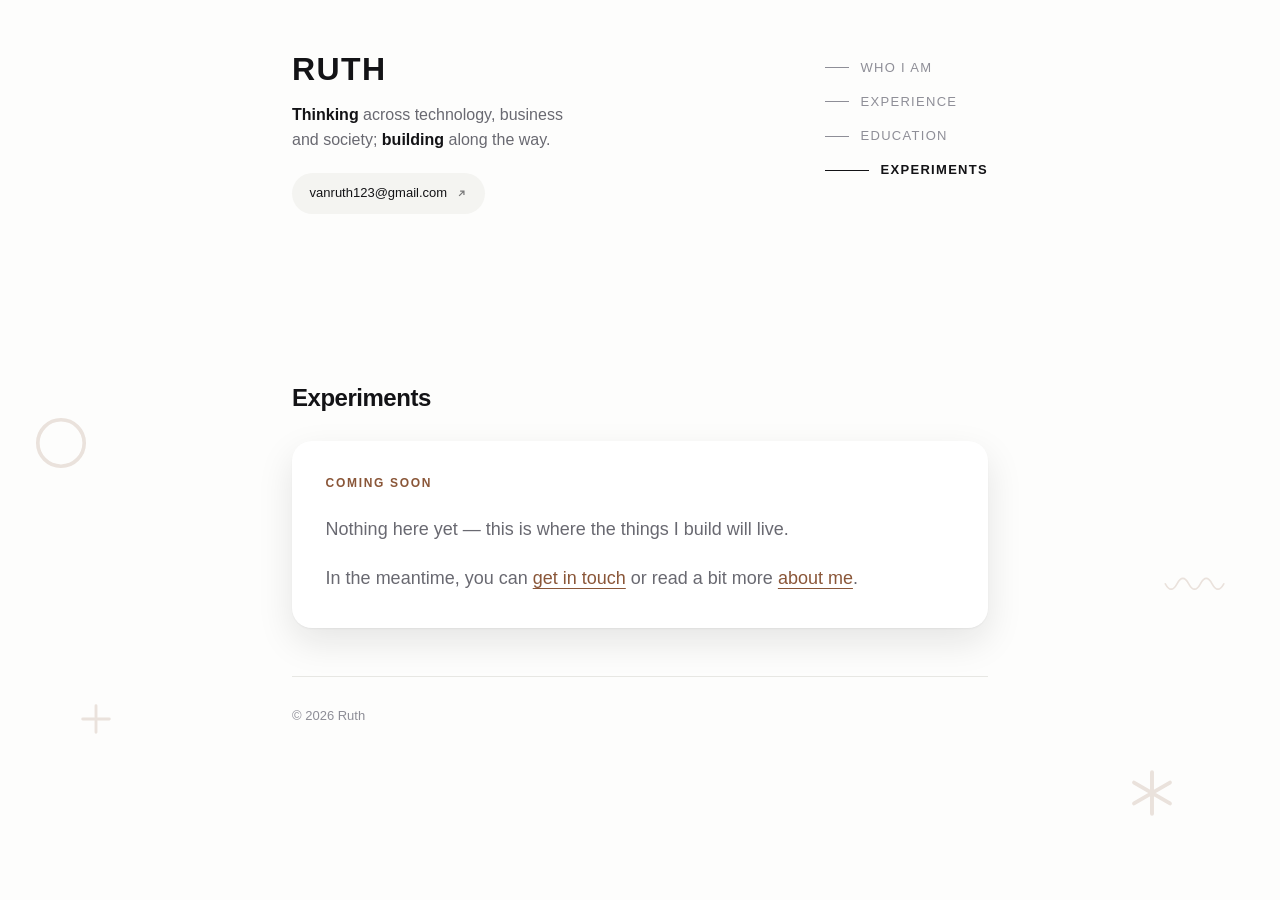
==== commit a098bcd7: "Move email under bio, split Experience/Education, fix anchor scroll Masthead's left column is now na" ====
--- a/experiments.html
+++ b/experiments.html
@@ -74,20 +74,22 @@
         <span class="bio-key">Thinking</span> across technology, business and
         society; <span class="bio-key">building</span> along the way.
       </p>
+      <div class="masthead__contact">
+        <a class="email-link" href="mailto:vanruth123@gmail.com">
+          vanruth123@gmail.com
+          <svg viewBox="0 0 16 16" fill="none" stroke="currentColor"
+               stroke-width="1.75" aria-hidden="true">
+            <path d="M4.5 11.5L11.5 4.5M6 4.5h5.5V10"/>
+          </svg>
+        </a>
+      </div>
     </div>
 
     <div class="masthead__aside">
-      <a class="email-link" href="mailto:vanruth123@gmail.com">
-        vanruth123@gmail.com
-        <svg viewBox="0 0 16 16" fill="none" stroke="currentColor"
-             stroke-width="1.75" aria-hidden="true">
-          <path d="M4.5 11.5L11.5 4.5M6 4.5h5.5V10"/>
-        </svg>
-      </a>
-
       <nav class="masthead__nav" aria-label="Sections">
         <a href="/#who-i-am">Who I am</a>
-        <a href="/#career">Career history</a>
+        <a href="/#experience">Experience</a>
+        <a href="/#education">Education</a>
         <a href="/experiments" aria-current="page">Experiments</a>
       </nav>
     </div>
--- a/css/style.css
+++ b/css/style.css
@@ -36,7 +36,7 @@
   --step-1:  1.125rem;
   --step-2:  1.5rem;
 
-  --measure: 56rem;
+  --measure: 47rem;
   --gutter:  1.75rem;
 }
 
@@ -189,7 +189,6 @@
     right: 0;
     z-index: 10;
     padding-block: 3.25rem 1.75rem;
-    border-bottom: 1px solid var(--border);
   }
 }
 
@@ -202,7 +201,7 @@
 @media (min-width: 48rem) {
   .masthead__inner {
     grid-template-columns: 1fr auto;
-    gap: 3.5rem;
+    gap: 2.5rem;
     align-items: start;
   }
 }
@@ -210,29 +209,34 @@
 /* Grid items default to min-width:auto, which refuses to shrink below their
    content and pushes the column out of the page. */
 .masthead__lead { min-width: 0; }
+
+.masthead__contact { margin-top: 1.25rem; }
 
 .masthead__aside {
   display: flex;
   flex-direction: column;
   align-items: flex-start;
-  gap: 1.5rem;
 }
 
 .masthead__name {
-  font-size: clamp(2.25rem, 7vw, 3.25rem);
+  font-size: clamp(1.6rem, 4.5vw, 2rem);
   font-weight: 750;
   text-transform: uppercase;
-  letter-spacing: 0.04em;
-  line-height: 1.05;
+  letter-spacing: 0.045em;
+  line-height: 1.1;
   color: var(--text);
 }
 
+/* `balance` evens out the line lengths rather than filling each line and
+   leaving a short one behind, so the bio reads as a tidy block. The max-width
+   keeps it to the two or three lines that balancing works well across. */
 .masthead__bio {
-  margin-top: 1.1rem;
-  max-width: 34rem;
-  font-size: var(--step-1);
-  line-height: 1.55;
+  margin-top: 0.9rem;
+  max-width: 25rem;
+  font-size: var(--step-0);
+  line-height: 1.6;
   color: var(--text-muted);
+  text-wrap: balance;
 }
 
 /* "Thinking" and "building" — the two verbs the whole site is about — sit
@@ -333,7 +337,10 @@
     padding-top: calc(var(--masthead-h, 17rem)
                       + max(2.5rem, (100vh - var(--masthead-h, 17rem)) / 2
                                     - var(--first-card-offset, 13rem)));
-    padding-bottom: max(6rem, calc((100vh - var(--masthead-h, 17rem)) / 2
+    /* The floor is only a backstop for when the exact figure goes small or
+       negative — a tall last card, a short window. Keeping it low lets the
+       exact value win in the ordinary case and land the card dead centre. */
+    padding-bottom: max(2rem, calc((100vh - var(--masthead-h, 17rem)) / 2
                                    - var(--last-card-offset, 10rem)));
   }
 
@@ -452,60 +459,39 @@
 }
 
 /* ==========================================================================
-   Career rows — dot leaders
-   Organisation left, year right, joined by a dotted rule that fills whatever
-   space is left. The role sits underneath so long titles never disturb the
-   leader alignment.
+   Experience & education rows
+   What on the left, when on the right, a rule under each. The row wraps onto
+   two lines on narrow screens rather than crushing the year against the title.
    ========================================================================== */
 
 .cv { list-style: none; padding: 0; }
 
 .cv > li {
-  padding-block: 1.15rem;
-  border-bottom: 1px solid var(--border);
-  transition: border-color 0.18s ease;
+  display: flex;
+  flex-wrap: wrap;
+  align-items: baseline;
+  justify-content: space-between;
+  gap: 0.15rem 1.5rem;
+  padding-block: 0.8rem;
+  border-bottom: 1px solid var(--border-hover);
 }
 
 .cv > li:first-child { padding-top: 0; }
-.cv > li:hover { border-color: var(--border-hover); }
-
-/* No trailing rule against the bottom edge of the card. */
-.cv > li:last-child {
-  border-bottom: none;
-  padding-bottom: 0;
-}
-
-.cv__line {
-  display: flex;
-  align-items: baseline;
-  gap: 0.7rem;
-}
-
-.cv__org {
-  font-weight: 600;
-  font-size: var(--step-1);
-  flex-shrink: 0;
-  letter-spacing: -0.01em;
-}
-
-.cv__dots {
-  flex: 1 1 auto;
-  min-width: 1.5rem;
-  border-bottom: 1px dotted var(--border-hover);
-  transform: translateY(-0.32em);
-}
+
+.cv__what {
+  min-width: 0;
+  font-size: var(--step-0);
+  color: var(--text);
+}
+
+.cv__org { font-weight: 600; }
 
 .cv__year {
   flex-shrink: 0;
-  color: var(--text-faint);
+  color: var(--text-muted);
   font-size: var(--step--1);
   font-variant-numeric: tabular-nums;
-}
-
-.cv__role {
-  color: var(--text-muted);
-  font-size: var(--step--1);
-  margin-top: 0.2rem;
+  white-space: nowrap;
 }
 
 /* ==========================================================================
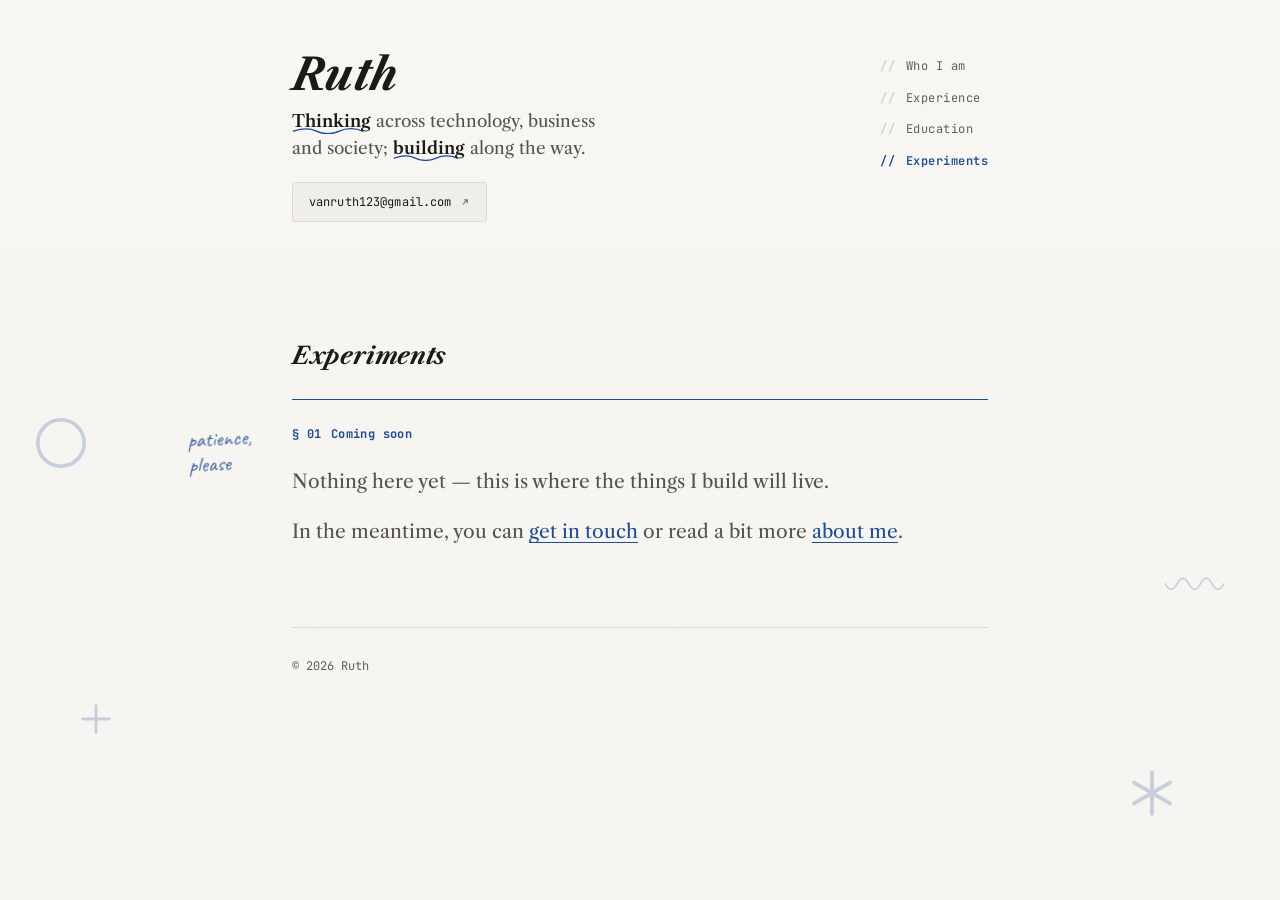
==== commit 7de01f54: "Redesign: editorial + tech + handwritten identity Full visual overhaul of font, spacing, cards, and " ====
--- a/experiments.html
+++ b/experiments.html
@@ -13,18 +13,23 @@
      this page's <url> block back into sitemap.xml (see README). -->
 <meta name="robots" content="noindex, follow">
 
-<link rel="canonical" href="https://YOURNAME.netlify.app/experiments">
+<link rel="canonical" href="https://ruthvan.netlify.app/experiments">
 
 <meta property="og:type" content="website">
 <meta property="og:title" content="Experiments — Ruth">
 <meta property="og:description" content="Small digital products and side projects built by Ruth.">
-<meta property="og:url" content="https://YOURNAME.netlify.app/experiments">
-<meta property="og:image" content="https://YOURNAME.netlify.app/img/og-image.jpg">
+<meta property="og:url" content="https://ruthvan.netlify.app/experiments">
+<meta property="og:image" content="https://ruthvan.netlify.app/img/og-image.jpg">
 <meta property="og:image:alt" content="Ruth">
 <meta property="og:site_name" content="Ruth">
 <meta name="twitter:card" content="summary_large_image">
 
 <link rel="icon" href="/img/favicon.svg" type="image/svg+xml">
+
+<link rel="preconnect" href="https://fonts.googleapis.com">
+<link rel="preconnect" href="https://fonts.gstatic.com" crossorigin>
+<link href="https://fonts.googleapis.com/css2?family=Libre+Caslon+Text:ital,wght@0,400;0,700;1,700&family=JetBrains+Mono:wght@400;500;600&family=Caveat:wght@600&display=swap" rel="stylesheet">
+
 <link rel="stylesheet" href="/css/style.css">
 </head>
 
@@ -101,7 +106,8 @@
   <p class="page-title">Experiments</p>
 
   <section class="section is-current" aria-labelledby="soon-label">
-    <h2 class="section__label" id="soon-label">Coming soon</h2>
+    <span class="section__note" aria-hidden="true">patience, please</span>
+    <h2 class="section__label" id="soon-label" data-index="§ 01">Coming soon</h2>
     <div class="section__body">
       <p>
         Nothing here yet — this is where the things I build will live.
--- a/css/style.css
+++ b/css/style.css
@@ -1,39 +1,40 @@
 /* ==========================================================================
-   Design tokens
-   Defined once in light mode, then overridden as a set for dark. Nothing
-   below this block hard-codes a colour.
+   Design direction — editorial + tech + handwritten
+   A marked-up manuscript: clean printed serif carries the page (editorial),
+   small mono "running heads" number and label each section like lab-notebook
+   metadata (tech), and a handwritten ink accent — underlines, circles, a
+   margin note on whatever you're reading — sits on top like real pen marks
+   (handwritten). Nothing here is a filled "card"; sections are bound by a
+   hairline rule, not a box, on purpose.
+
+   Design tokens defined once in light mode, then overridden as a set for
+   dark. Nothing below this block hard-codes a colour.
    ========================================================================== */
 
 :root {
-  --bg:           #fdfdfc;
-  --bg-elevated:  #f4f4f1;
-  --text:         #131316;
-  /* Dark enough to clear AA against the resting cards, which render sharp
-     whenever the blur is off (no JS, reduced motion, or an unscrollable page). */
-  --text-muted:   #696971;
-  --text-faint:   #8e8e97;
-  --accent:       #8a5638;
-  --accent-hover: #6d4229;
-  --border:       #e7e7e3;
-  --border-hover: #d0d0ca;
-
-  /* Cards are defined by a soft fill rather than an outline. The card being
-     read goes white and lifts, so it reads clearly against the blurred rest. */
-  --card:         #efefea;
-  --card-current: #ffffff;
-  --card-shadow:  0 1px 2px rgba(18, 18, 20, 0.05),
-                  0 14px 36px rgba(18, 18, 20, 0.10);
-
-  --decor:        #8a5638;
-  --decor-alpha:  0.16;
-
-  --font-sans: -apple-system, BlinkMacSystemFont, "Segoe UI", Roboto,
-               "Helvetica Neue", Arial, sans-serif;
+  --bg:           #f7f6f2;   /* paper */
+  --bg-elevated:  #efeee8;
+  --text:         #1a1a17;   /* ink */
+  --text-muted:   #55534c;
+  --text-faint:   #605e56;
+  --accent:       #1f4a94;   /* ballpoint blue */
+  --accent-hover: #16356b;
+  --rule:         #ddd9d0;
+  --rule-strong:  #c7c2b6;
+
+  --decor:        #1f4a94;
+  --decor-alpha:  0.22;
+
+  /* Editorial leads; mono and hand are accents layered on top, never the
+     voice for body copy. */
+  --font-serif: "Libre Caslon Text", Georgia, "Times New Roman", serif;
+  --font-mono:  "JetBrains Mono", ui-monospace, "SF Mono", Menlo, Consolas, monospace;
+  --font-hand:  "Caveat", "Segoe Script", cursive;
 
   --step--2: 0.75rem;
   --step--1: 0.8125rem;
-  --step-0:  1rem;
-  --step-1:  1.125rem;
+  --step-0:  1.0625rem;
+  --step-1:  1.1875rem;
   --step-2:  1.5rem;
 
   --measure: 47rem;
@@ -42,24 +43,18 @@
 
 @media (prefers-color-scheme: dark) {
   :root {
-    --bg:           #0e0e10;
-    --bg-elevated:  #18181b;
-    --text:         #f2f2f0;
-    --text-muted:   #9b9ba3;
-    --text-faint:   #74747d;
-    --accent:       #cf9f7c;
-    --accent-hover: #e2b795;
-    --border:       #26262a;
-    --border-hover: #3a3a40;
-
-    /* Shadows don't read on a dark ground, so the current card lifts by
-       getting lighter instead. */
-    --card:         #141417;
-    --card-current: #26262d;
-    --card-shadow:  0 0 0 1px rgba(255, 255, 255, 0.06);
-
-    --decor:        #cf9f7c;
-    --decor-alpha:  0.14;
+    --bg:           #131210;   /* ink-well */
+    --bg-elevated:  #1b1a17;
+    --text:         #f0efe9;   /* paper, inverted */
+    --text-muted:   #a3a196;
+    --text-faint:   #979589;
+    --accent:       #89aee6;   /* lightened ballpoint blue */
+    --accent-hover: #a8c4ee;
+    --rule:         #2c2a26;
+    --rule-strong:  #3d3a34;
+
+    --decor:        #89aee6;
+    --decor-alpha:  0.18;
   }
 }
 
@@ -86,11 +81,15 @@
 body {
   background: var(--bg);
   color: var(--text);
-  font-family: var(--font-sans);
+  font-family: var(--font-serif);
   font-size: var(--step-0);
   line-height: 1.7;
   -webkit-font-smoothing: antialiased;
   text-rendering: optimizeLegibility;
+  /* A very faint paper grain — an SVG turbulence filter, no image request,
+     kept subtle enough to sit well under the AA-checked text colours above
+     rather than compete with them. */
+  background-image: url("data:image/svg+xml,%3Csvg xmlns='http://www.w3.org/2000/svg' width='180' height='180'%3E%3Cfilter id='n'%3E%3CfeTurbulence type='fractalNoise' baseFrequency='0.9' numOctaves='2' stitchTiles='stitch'/%3E%3C/filter%3E%3Crect width='100%25' height='100%25' filter='url(%23n)' opacity='0.035'/%3E%3C/svg%3E");
 }
 
 img { max-width: 100%; display: block; height: auto; }
@@ -99,7 +98,7 @@
 a:focus-visible {
   outline: 2px solid var(--accent);
   outline-offset: 3px;
-  border-radius: 3px;
+  border-radius: 2px;
 }
 
 p { text-wrap: pretty; }
@@ -113,16 +112,18 @@
   background: var(--accent);
   color: var(--bg);
   padding: 0.7rem 1.1rem;
+  font-family: var(--font-mono);
   text-decoration: none;
 }
 
 .skip-link:focus { left: 0; }
 
 /* ==========================================================================
-   Decorative background
-   Squiggles, asterisks and marks scattered behind the content so the margins
-   aren't bare. Fixed, so they sit still while the cards travel over them.
-   Purely ornamental: aria-hidden in the markup and inert to the pointer.
+   Decorative marginalia
+   The same squiggles, asterisks and marks as before, recoloured to the
+   ballpoint-blue ink — pen doodles in the margin of a printed page, not
+   generic background ornament. Fixed, so they sit still while the sections
+   travel past them. Purely ornamental: aria-hidden and pointer-inert.
    ========================================================================== */
 
 .decor {
@@ -147,8 +148,6 @@
 .decor__e { bottom: 18%; left: 6%; width: 38px; }
 .decor__f { bottom: 9%;  right: 8%; width: 52px; }
 
-/* Below the breakpoint the margins are too narrow to hold ornament without
-   crowding the text, so most of it steps aside. */
 @media (max-width: 61.99rem) {
   .decor__a, .decor__c, .decor__d { display: none; }
   .decor__b { top: 3%; right: 4%; width: 34px; }
@@ -170,7 +169,8 @@
 }
 
 /* ==========================================================================
-   Masthead — name, bio, then contact and nav side by side
+   Masthead — literally: a newspaper's nameplate, set big and tracked in the
+   editorial serif, with the nav and metadata in mono underneath it.
    ========================================================================== */
 
 .masthead {
@@ -178,9 +178,6 @@
   background: var(--bg);
 }
 
-/* Pinned to the top of the screen so that scrolling only ever moves the cards.
-   It stays in normal flow below the breakpoint, where a fixed block this tall
-   would swallow most of a phone screen. */
 @media (min-width: 62rem) {
   .masthead {
     position: fixed;
@@ -192,7 +189,6 @@
   }
 }
 
-/* Name and bio on one side, contact and section nav on the other. */
 .masthead__inner {
   display: grid;
   gap: 2rem;
@@ -206,8 +202,6 @@
   }
 }
 
-/* Grid items default to min-width:auto, which refuses to shrink below their
-   content and pushes the column out of the page. */
 .masthead__lead { min-width: 0; }
 
 .masthead__contact { margin-top: 1.25rem; }
@@ -219,19 +213,17 @@
 }
 
 .masthead__name {
-  font-size: clamp(1.6rem, 4.5vw, 2rem);
-  font-weight: 750;
-  text-transform: uppercase;
-  letter-spacing: 0.045em;
-  line-height: 1.1;
+  font-family: var(--font-serif);
+  font-size: clamp(2rem, 6vw, 2.75rem);
+  font-weight: 700;
+  font-style: italic;
+  letter-spacing: 0.01em;
+  line-height: 1;
   color: var(--text);
 }
 
-/* `balance` evens out the line lengths rather than filling each line and
-   leaving a short one behind, so the bio reads as a tidy block. The max-width
-   keeps it to the two or three lines that balancing works well across. */
 .masthead__bio {
-  margin-top: 0.9rem;
+  margin-top: 0.75rem;
   max-width: 25rem;
   font-size: var(--step-0);
   line-height: 1.6;
@@ -239,30 +231,43 @@
   text-wrap: balance;
 }
 
-/* "Thinking" and "building" — the two verbs the whole site is about — sit
-   darker and heavier than the words around them. */
+/* "Thinking" and "building" get a hand-drawn underline instead of extra
+   weight — an annotation mark, not a font-weight trick. */
 .bio-key {
   color: var(--text);
   font-weight: 600;
+  background-image: url("data:image/svg+xml,%3Csvg xmlns='http://www.w3.org/2000/svg' width='120' height='10' viewBox='0 0 120 10'%3E%3Cpath d='M2 6c15-5 25-5 35 0s25 5 35 0 25-5 35 0' fill='none' stroke='%231f4a94' stroke-width='2' stroke-linecap='round'/%3E%3C/svg%3E");
+  background-repeat: no-repeat;
+  background-position: 0 100%;
+  background-size: 100% 0.4em;
+  padding-bottom: 0.15em;
+}
+
+@media (prefers-color-scheme: dark) {
+  .bio-key {
+    background-image: url("data:image/svg+xml,%3Csvg xmlns='http://www.w3.org/2000/svg' width='120' height='10' viewBox='0 0 120 10'%3E%3Cpath d='M2 6c15-5 25-5 35 0s25 5 35 0 25-5 35 0' fill='none' stroke='%2389aee6' stroke-width='2' stroke-linecap='round'/%3E%3C/svg%3E");
+  }
 }
 
 .email-link {
   display: inline-flex;
   align-items: center;
   gap: 0.55rem;
-  padding: 0.6rem 1.1rem;
-  border: none;
-  border-radius: 999px;
+  padding: 0.55rem 1rem;
+  border: 1px solid var(--rule);
+  border-radius: 3px;
   background: var(--bg-elevated);
   color: var(--text);
-  font-size: var(--step--1);
+  font-family: var(--font-mono);
+  font-size: var(--step--2);
+  letter-spacing: 0.01em;
   text-decoration: none;
-  transition: color 0.18s ease, background-color 0.18s ease;
+  transition: color 0.18s ease, border-color 0.18s ease;
 }
 
 .email-link:hover {
   color: var(--accent);
-  background: var(--card-current);
+  border-color: var(--accent);
 }
 
 .email-link svg {
@@ -277,44 +282,39 @@
 .masthead__nav {
   display: flex;
   flex-direction: column;
-  gap: 0.15rem;
+  gap: 0.2rem;
 }
 
 .masthead__nav a {
   display: inline-flex;
-  align-items: center;
-  gap: 0.75rem;
+  align-items: baseline;
+  gap: 0.65rem;
   width: fit-content;
-  padding-block: 0.3rem;
-  font-size: var(--step--1);
-  letter-spacing: 0.1em;
-  text-transform: uppercase;
+  padding-block: 0.25rem;
+  font-family: var(--font-mono);
+  font-size: var(--step--2);
+  letter-spacing: 0.04em;
   text-decoration: none;
   color: var(--text-faint);
   transition: color 0.18s ease;
 }
 
-/* The rule grows on hover and on the section being read — a small, cheap way
-   to show where you are without a heavier indicator. */
 .masthead__nav a::before {
-  content: "";
-  width: 1.5rem;
-  height: 1px;
-  background: currentColor;
-  transition: width 0.22s ease;
+  content: "//";
+  color: var(--rule-strong);
+  transition: color 0.18s ease;
 }
 
 .masthead__nav a:hover { color: var(--text); }
-.masthead__nav a:hover::before { width: 2.75rem; }
 
 .masthead__nav a.is-active,
 .masthead__nav a[aria-current="page"] {
-  color: var(--text);
-  font-weight: 550;
+  color: var(--accent);
+  font-weight: 600;
 }
 
 .masthead__nav a.is-active::before,
-.masthead__nav a[aria-current="page"]::before { width: 2.75rem; }
+.masthead__nav a[aria-current="page"]::before { color: var(--accent); }
 
 /* ==========================================================================
    Content column
@@ -322,58 +322,40 @@
 
 .content { padding-bottom: 4rem; }
 
-/* With the masthead pinned, the cards live in the strip of screen below it.
-   Clearing its height keeps the first card from starting underneath it, and
-   the room below the stack lets the last card still reach the middle of that
-   strip. Both the masthead's height and the distance from the column's bottom
-   edge to the last card's centre are measured by the script, since neither is
-   knowable in CSS; the fallbacks cover the no-JS case. */
 @media (min-width: 62rem) {
   .content {
-    /* Clear the masthead, then add whatever it takes to sit the first card in
-       the middle of the strip below it — the same place every other card comes
-       to rest. The max() keeps a sensible gap if a card is ever taller than
-       the strip, when centring is impossible. */
     padding-top: calc(var(--masthead-h, 17rem)
-                      + max(2.5rem, (100vh - var(--masthead-h, 17rem)) / 2
-                                    - var(--first-card-offset, 13rem)));
-    /* The floor is only a backstop for when the exact figure goes small or
-       negative — a tall last card, a short window. Keeping it low lets the
-       exact value win in the ordinary case and land the card dead centre. */
+                      + min(4rem, max(2.5rem, (100vh - var(--masthead-h, 17rem)) / 2
+                                    - var(--first-card-offset, 13rem))));
     padding-bottom: max(2rem, calc((100vh - var(--masthead-h, 17rem)) / 2
                                    - var(--last-card-offset, 10rem)));
   }
 
-  /* Snap is `proximity`, not `mandatory`: cards settle into the centre when a
-     scroll ends near one, without seizing control of the scroll itself. */
-  html { scroll-snap-type: y proximity; }
+  html {
+    scroll-snap-type: y proximity;
+    scroll-padding-top: var(--masthead-h, 17rem);
+  }
   .section { scroll-snap-align: center; }
 }
 
+/* No fill, no box — a section is bound by a hairline rule the way a page in
+   a manuscript is bound by its running head, not by a card shell. */
 .section {
-  padding: 1.75rem 1.8rem 1.9rem;
-  border: none;
-  border-radius: 20px;
-  background: var(--card);
+  position: relative;
+  padding: 1.5rem 0 1.9rem;
+  border-top: 1px solid var(--rule);
   scroll-margin-top: 1.5rem;
-  transition: background-color 0.3s ease, box-shadow 0.3s ease;
-}
-
-.section + .section { margin-top: 1.25rem; }
-
-.section.is-current {
-  background: var(--card-current);
-  box-shadow: var(--card-shadow);
-}
-
-/* Cards you aren't reading go soft, so the page pulls you down through it.
-   Scoped to `.js` — set by a script in the <head> — so that without
-   JavaScript nothing is ever blurred and the page stays fully readable. */
+  transition: border-color 0.3s ease;
+}
+
+.section + .section { margin-top: 1.5rem; }
+
+.section.is-current { border-top-color: var(--accent); }
+
 .js .section {
   filter: blur(3px);
-  opacity: 0.45;
-  transition: filter 0.35s ease, opacity 0.35s ease,
-              background-color 0.3s ease, box-shadow 0.3s ease;
+  opacity: 0.5;
+  transition: filter 0.35s ease, opacity 0.35s ease, border-color 0.3s ease;
 }
 
 .js .section.is-current {
@@ -381,26 +363,63 @@
   opacity: 1;
 }
 
-/* Blur hides content, so anyone who has asked for reduced motion — often for
-   exactly this kind of effect — gets the plain version. */
 @media (prefers-reduced-motion: reduce) {
   .js .section { filter: none; opacity: 1; }
 }
 
+/* The running head — "§ 01 — WHO I AM" — a lab-notebook-style label in mono,
+   the tech accent, doubling as the section number a printed page would carry. */
 .section__label {
+  display: flex;
+  align-items: baseline;
+  gap: 0.6rem;
+  font-family: var(--font-mono);
   font-size: var(--step--2);
-  font-weight: 550;
-  letter-spacing: 0.14em;
-  text-transform: uppercase;
+  letter-spacing: 0.03em;
   color: var(--text-faint);
-  margin-bottom: 1.3rem;
+  margin-bottom: 1.25rem;
   transition: color 0.3s ease;
 }
 
+.section__label::before {
+  content: attr(data-index);
+  color: var(--rule-strong);
+  transition: color 0.3s ease;
+}
+
 .section.is-current .section__label { color: var(--accent); }
+.section.is-current .section__label::before { color: var(--accent); }
+
+/* A small handwritten marginal note beside the section being read — visible
+   only where there's real margin to hold it. Purely decorative (aria-hidden),
+   so it carries no information a screen reader would otherwise miss. */
+.section__note {
+  display: none;
+}
+
+@media (min-width: 78rem) {
+  .section__note {
+    display: block;
+    position: absolute;
+    top: 1.6rem;
+    left: -6.5rem;
+    width: 5.5rem;
+    font-family: var(--font-hand);
+    font-size: 1.35rem;
+    line-height: 1.15;
+    color: var(--accent);
+    opacity: 0;
+    transform: rotate(-3deg);
+    transition: opacity 0.3s ease;
+    pointer-events: none;
+  }
+
+  .section.is-current .section__note { opacity: 0.85; }
+}
 
 .section__body {
   font-size: var(--step-1);
+  line-height: 1.75;
   color: var(--text-muted);
   max-width: 42rem;
 }
@@ -408,34 +427,29 @@
 .section__body strong { color: var(--text); font-weight: 600; }
 
 .page-title {
+  font-family: var(--font-serif);
+  font-style: italic;
   font-size: var(--step-2);
   font-weight: 700;
-  letter-spacing: -0.02em;
   margin-bottom: 1.4rem;
 }
 
-@media (min-width: 62rem) {
-  .section { padding: 2rem 2.1rem 2.15rem; }
-}
-
 /* ==========================================================================
    Scroll-through arrows
-   One above the stack and one below. Real anchors, so they still work without
-   JavaScript; the script keeps their targets in step and centres the landing.
    ========================================================================== */
 
 .scroll-step {
   display: flex;
   align-items: center;
   justify-content: center;
-  width: 2.75rem;
-  height: 2.75rem;
-  border: none;
+  width: 2.5rem;
+  height: 2.5rem;
+  border: 1px solid var(--rule);
   border-radius: 50%;
-  background: var(--card);
+  background: var(--bg);
   color: var(--text-muted);
   text-decoration: none;
-  transition: color 0.2s ease, background-color 0.2s ease, transform 0.2s ease;
+  transition: color 0.2s ease, border-color 0.2s ease, transform 0.2s ease;
 }
 
 .scroll-prev { margin: 0 auto 1.25rem; }
@@ -443,16 +457,14 @@
 
 .scroll-step:hover {
   color: var(--accent);
-  background: var(--card-current);
+  border-color: var(--accent);
 }
 
 .scroll-prev:hover { transform: translateY(-2px); }
 .scroll-next:hover { transform: translateY(2px); }
 
-.scroll-step svg { width: 1.05rem; height: 1.05rem; }
-
-/* Kept in the layout rather than removed, so the cards don't jump when an
-   arrow runs out of somewhere to go. */
+.scroll-step svg { width: 1rem; height: 1rem; }
+
 .scroll-step.is-hidden {
   visibility: hidden;
   pointer-events: none;
@@ -460,8 +472,8 @@
 
 /* ==========================================================================
    Experience & education rows
-   What on the left, when on the right, a rule under each. The row wraps onto
-   two lines on narrow screens rather than crushing the year against the title.
+   Org in serif bold, role in serif regular, year in tabular mono — the one
+   place the "tech" register earns its keep on real data rather than decor.
    ========================================================================== */
 
 .cv { list-style: none; padding: 0; }
@@ -472,11 +484,12 @@
   align-items: baseline;
   justify-content: space-between;
   gap: 0.15rem 1.5rem;
-  padding-block: 0.8rem;
-  border-bottom: 1px solid var(--border-hover);
+  padding-block: 0.85rem;
+  border-bottom: 1px solid var(--rule);
 }
 
 .cv > li:first-child { padding-top: 0; }
+.cv > li:last-child { border-bottom: none; padding-bottom: 0; }
 
 .cv__what {
   min-width: 0;
@@ -484,12 +497,13 @@
   color: var(--text);
 }
 
-.cv__org { font-weight: 600; }
+.cv__org { font-weight: 700; }
 
 .cv__year {
   flex-shrink: 0;
+  font-family: var(--font-mono);
   color: var(--text-muted);
-  font-size: var(--step--1);
+  font-size: var(--step--2);
   font-variant-numeric: tabular-nums;
   white-space: nowrap;
 }
@@ -502,7 +516,7 @@
 
 .experiment-list > li {
   padding-block: 1.4rem;
-  border-bottom: 1px solid var(--border);
+  border-bottom: 1px solid var(--rule);
 }
 
 .experiment-list > li:first-child { padding-top: 0; }
@@ -513,9 +527,9 @@
 }
 
 .experiment__title {
+  font-family: var(--font-serif);
   font-size: var(--step-1);
-  font-weight: 600;
-  letter-spacing: -0.01em;
+  font-weight: 700;
   margin-bottom: 0.2rem;
 }
 
@@ -523,13 +537,12 @@
 .experiment__title a:hover { color: var(--accent); }
 
 .experiment__meta {
-  font-size: var(--step--1);
+  font-family: var(--font-mono);
+  font-size: var(--step--2);
   color: var(--text-faint);
   margin-bottom: 0.5rem;
 }
 
-/* Sits on a filled card, so the page background is what reads as a chip here —
-   var(--bg-elevated) would be the same colour as the card behind it. */
 .tags {
   display: flex;
   flex-wrap: wrap;
@@ -540,15 +553,15 @@
 }
 
 .tags li {
-  font-size: var(--step--2);
+  font-family: var(--font-mono);
+  font-size: 0.7rem;
   color: var(--text-muted);
-  background: var(--bg);
-  border: none;
-  border-radius: 6px;
-  padding: 0.2rem 0.6rem;
-}
-
-/* Inline text link, used inside prose. */
+  background: var(--bg-elevated);
+  border: 1px solid var(--rule);
+  border-radius: 3px;
+  padding: 0.15rem 0.5rem;
+}
+
 .text-link {
   color: var(--accent);
   text-decoration: underline;
@@ -565,7 +578,8 @@
 .content__footer {
   margin-top: 3rem;
   padding-top: 1.75rem;
-  border-top: 1px solid var(--border);
-  font-size: var(--step--1);
+  border-top: 1px solid var(--rule);
+  font-family: var(--font-mono);
+  font-size: var(--step--2);
   color: var(--text-faint);
 }
